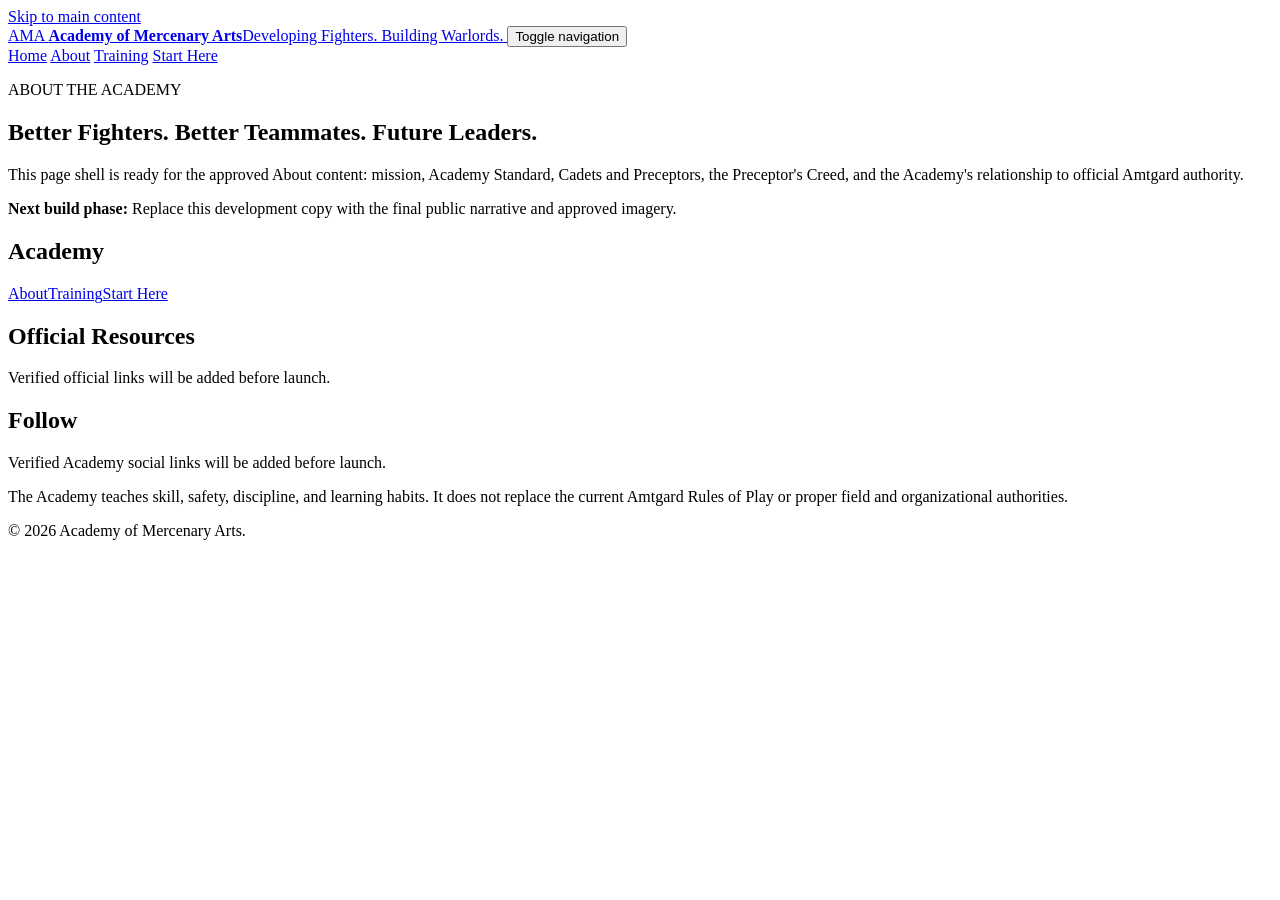
==== about/index.html @ 07481e9a "Add About page shell" ====
<!doctype html>
<html lang="en">
<head>
  <meta charset="utf-8">
  <meta name="viewport" content="width=device-width, initial-scale=1">
  <meta name="description" content="Learn why the Academy of Mercenary Arts exists, what it values, and how Cadets and Preceptors grow together.">
  <title>About the Academy | Academy of Mercenary Arts</title>
  <link rel="icon" href="../favicon.svg" type="image/svg+xml">
  <link rel="stylesheet" href="../assets/css/site.css">
  <script defer src="../js/site.js"></script>
</head>
<body>
  <a class="skip-link" href="#main-content">Skip to main content</a>
  <header class="site-header" data-site-header>
    <div class="container header-inner">
      <a class="brand" href="../" aria-label="Academy of Mercenary Arts home">
        <span class="brand-mark" aria-hidden="true">AMA</span>
        <span class="brand-copy"><strong>Academy of Mercenary Arts</strong><span>Developing Fighters. Building Warlords.</span></span>
      </a>
      <button class="nav-toggle" type="button" aria-expanded="false" aria-controls="primary-nav">
        <span class="sr-only">Toggle navigation</span><span aria-hidden="true"></span><span aria-hidden="true"></span><span aria-hidden="true"></span>
      </button>
      <nav class="primary-nav" id="primary-nav" aria-label="Primary">
        <a href="../">Home</a>
        <a href="./" aria-current="page">About</a>
        <a href="../training/">Training</a>
        <a class="button button-small" href="../start/">Start Here</a>
      </nav>
    </div>
  </header>
  <main id="main-content">
    <section class="page-shell">
      <div class="container narrow">
        <p class="eyebrow">ABOUT THE ACADEMY</p>
        <h1>Better Fighters. Better Teammates. Future Leaders.</h1>
        <p class="lede">This page shell is ready for the approved About content: mission, Academy Standard, Cadets and Preceptors, the Preceptor's Creed, and the Academy's relationship to official Amtgard authority.</p>
        <p class="dev-note"><strong>Next build phase:</strong> Replace this development copy with the final public narrative and approved imagery.</p>
      </div>
    </section>
  </main>
  <footer class="site-footer">
    <div class="container footer-grid">
      <section><h2>Academy</h2><a href="./">About</a><a href="../training/">Training</a><a href="../start/">Start Here</a></section>
      <section><h2>Official Resources</h2><p>Verified official links will be added before launch.</p></section>
      <section><h2>Follow</h2><p>Verified Academy social links will be added before launch.</p></section>
    </div>
    <div class="container footer-bottom">
      <p>The Academy teaches skill, safety, discipline, and learning habits. It does not replace the current Amtgard Rules of Play or proper field and organizational authorities.</p>
      <p>&copy; <span data-current-year>2026</span> Academy of Mercenary Arts.</p>
    </div>
  </footer>
</body>
</html>
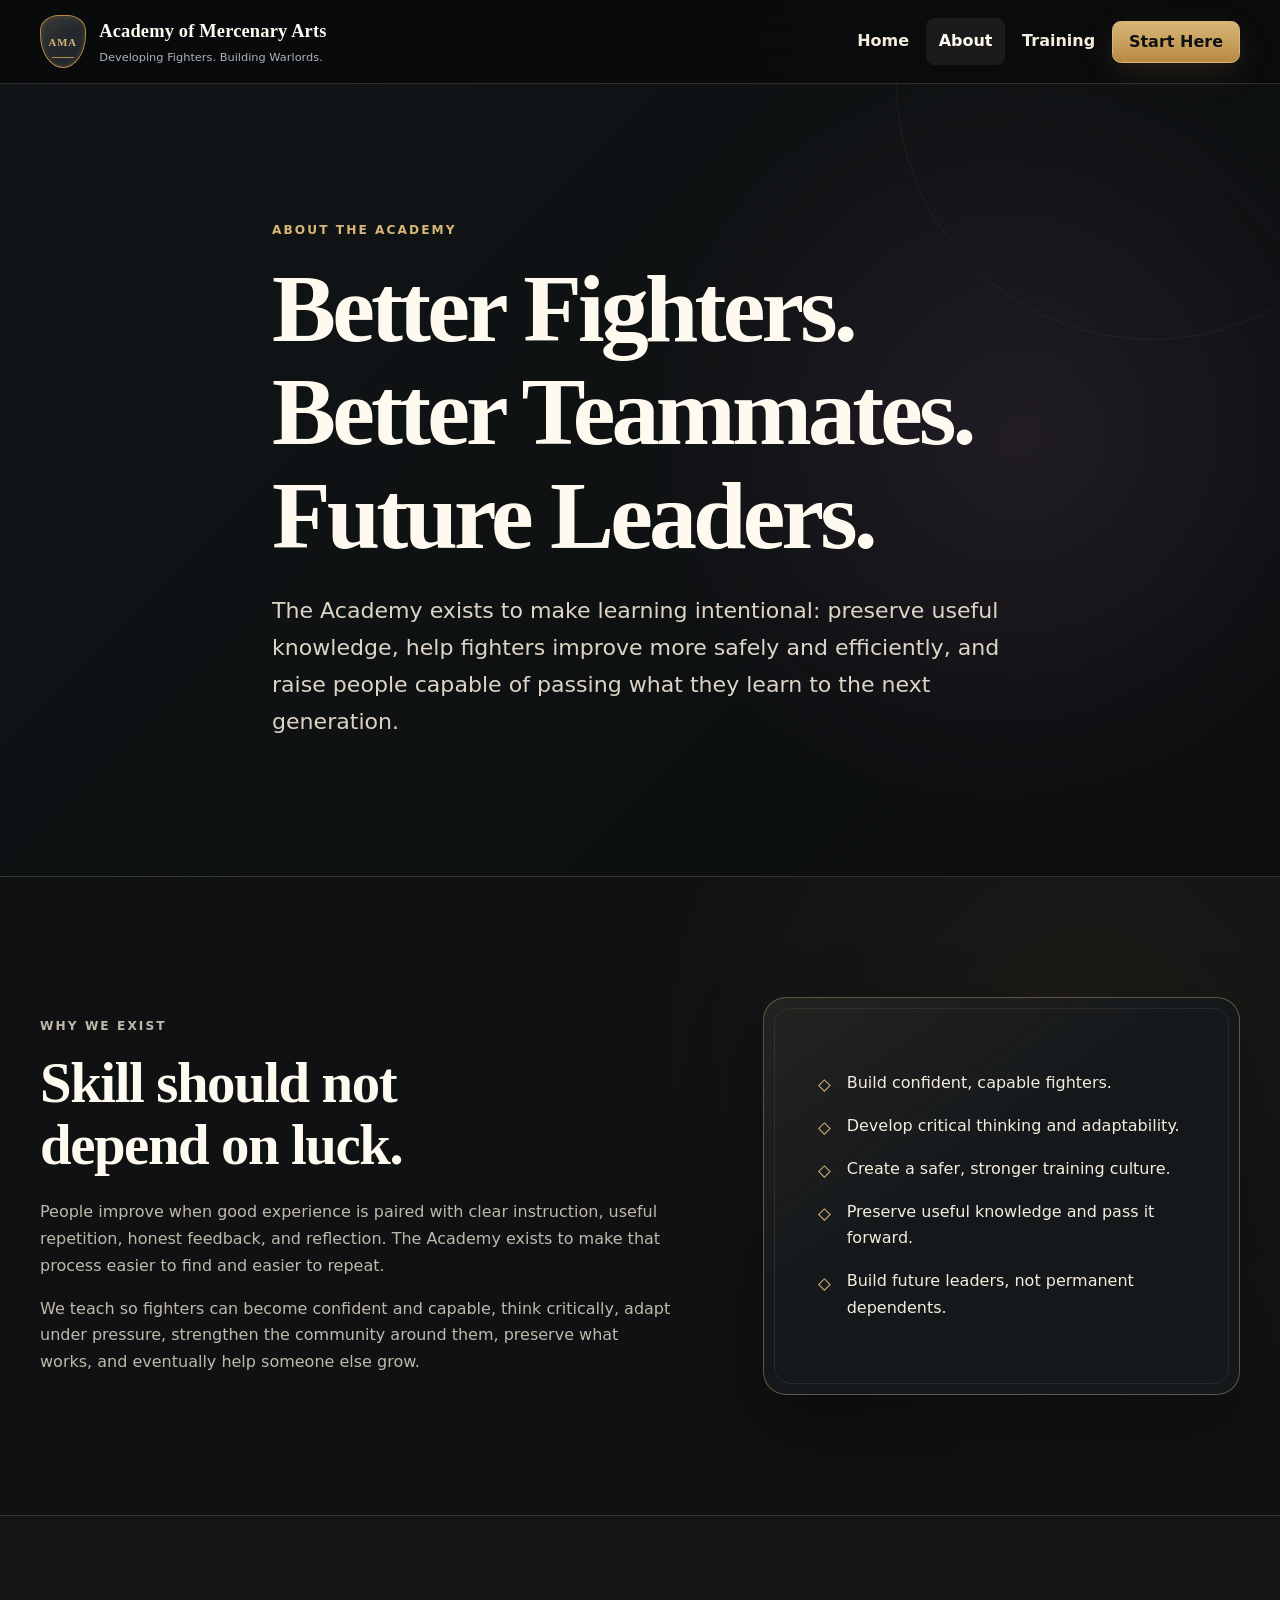
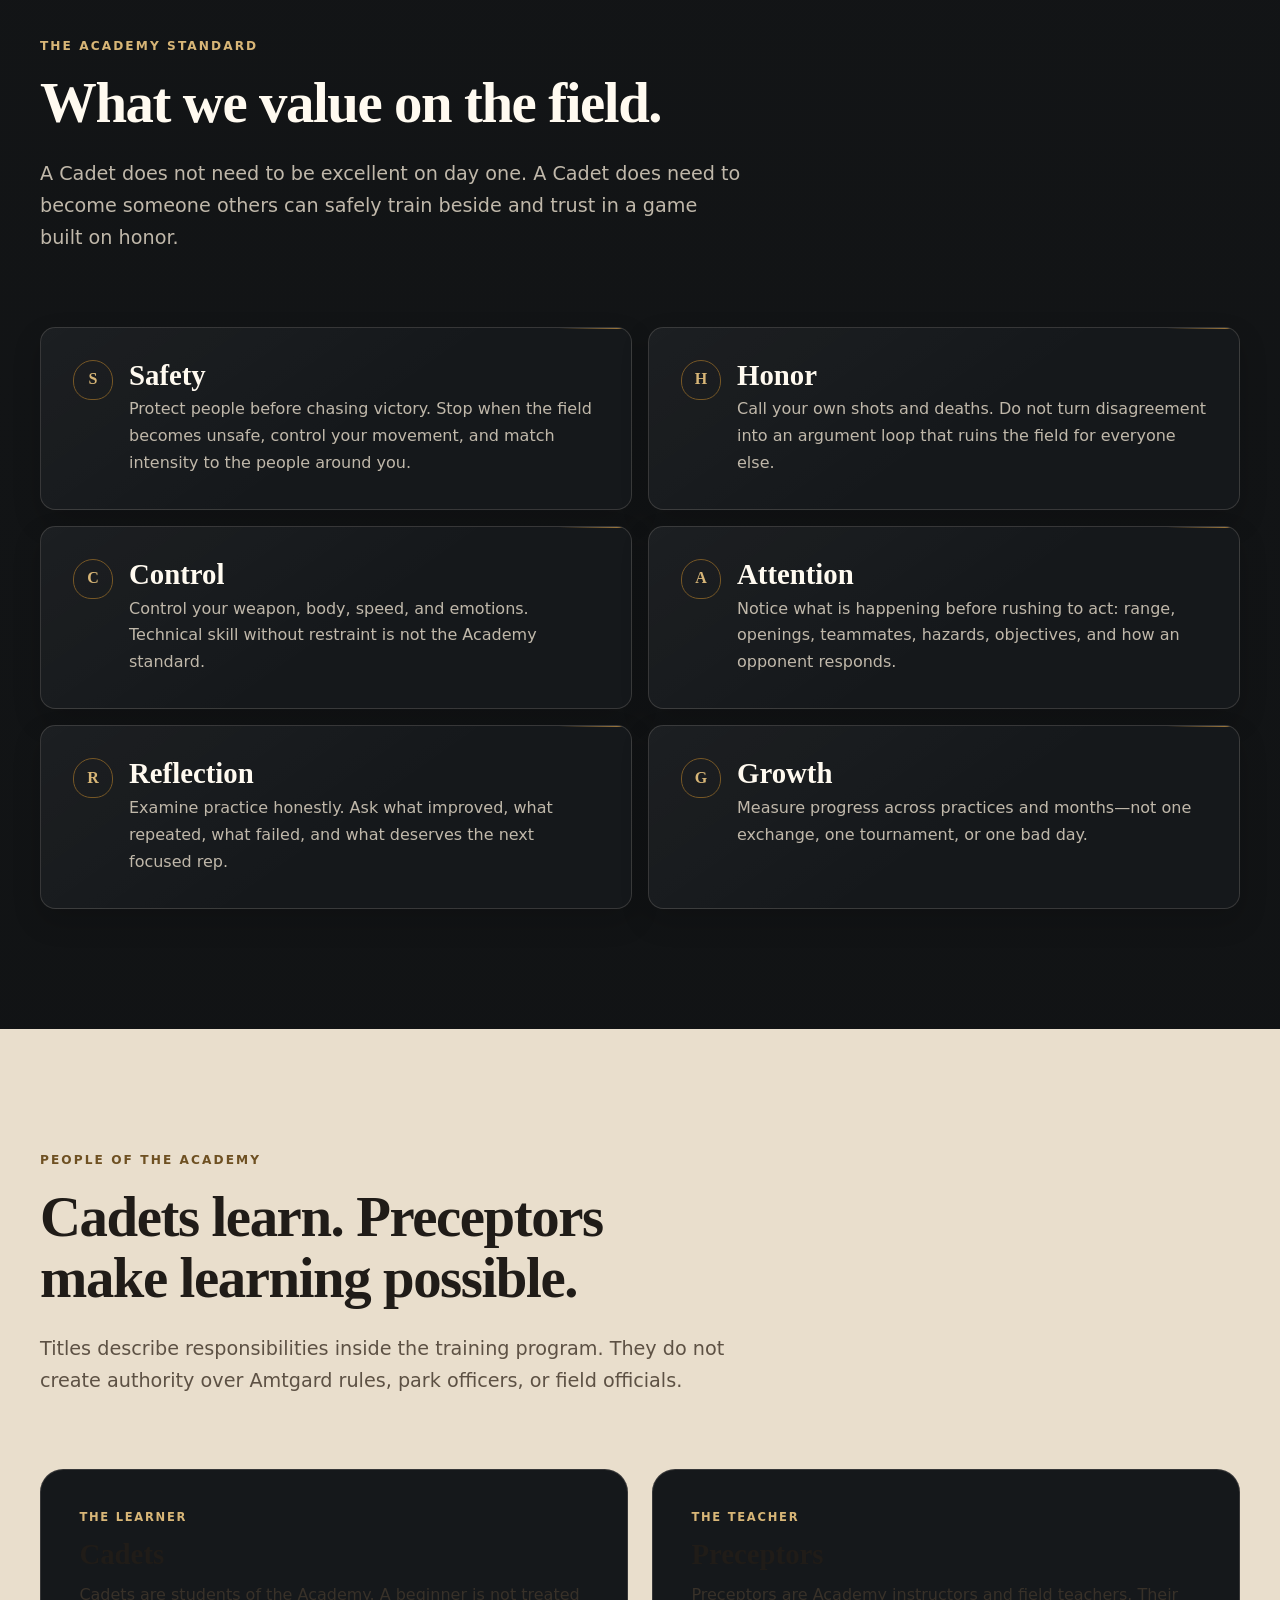
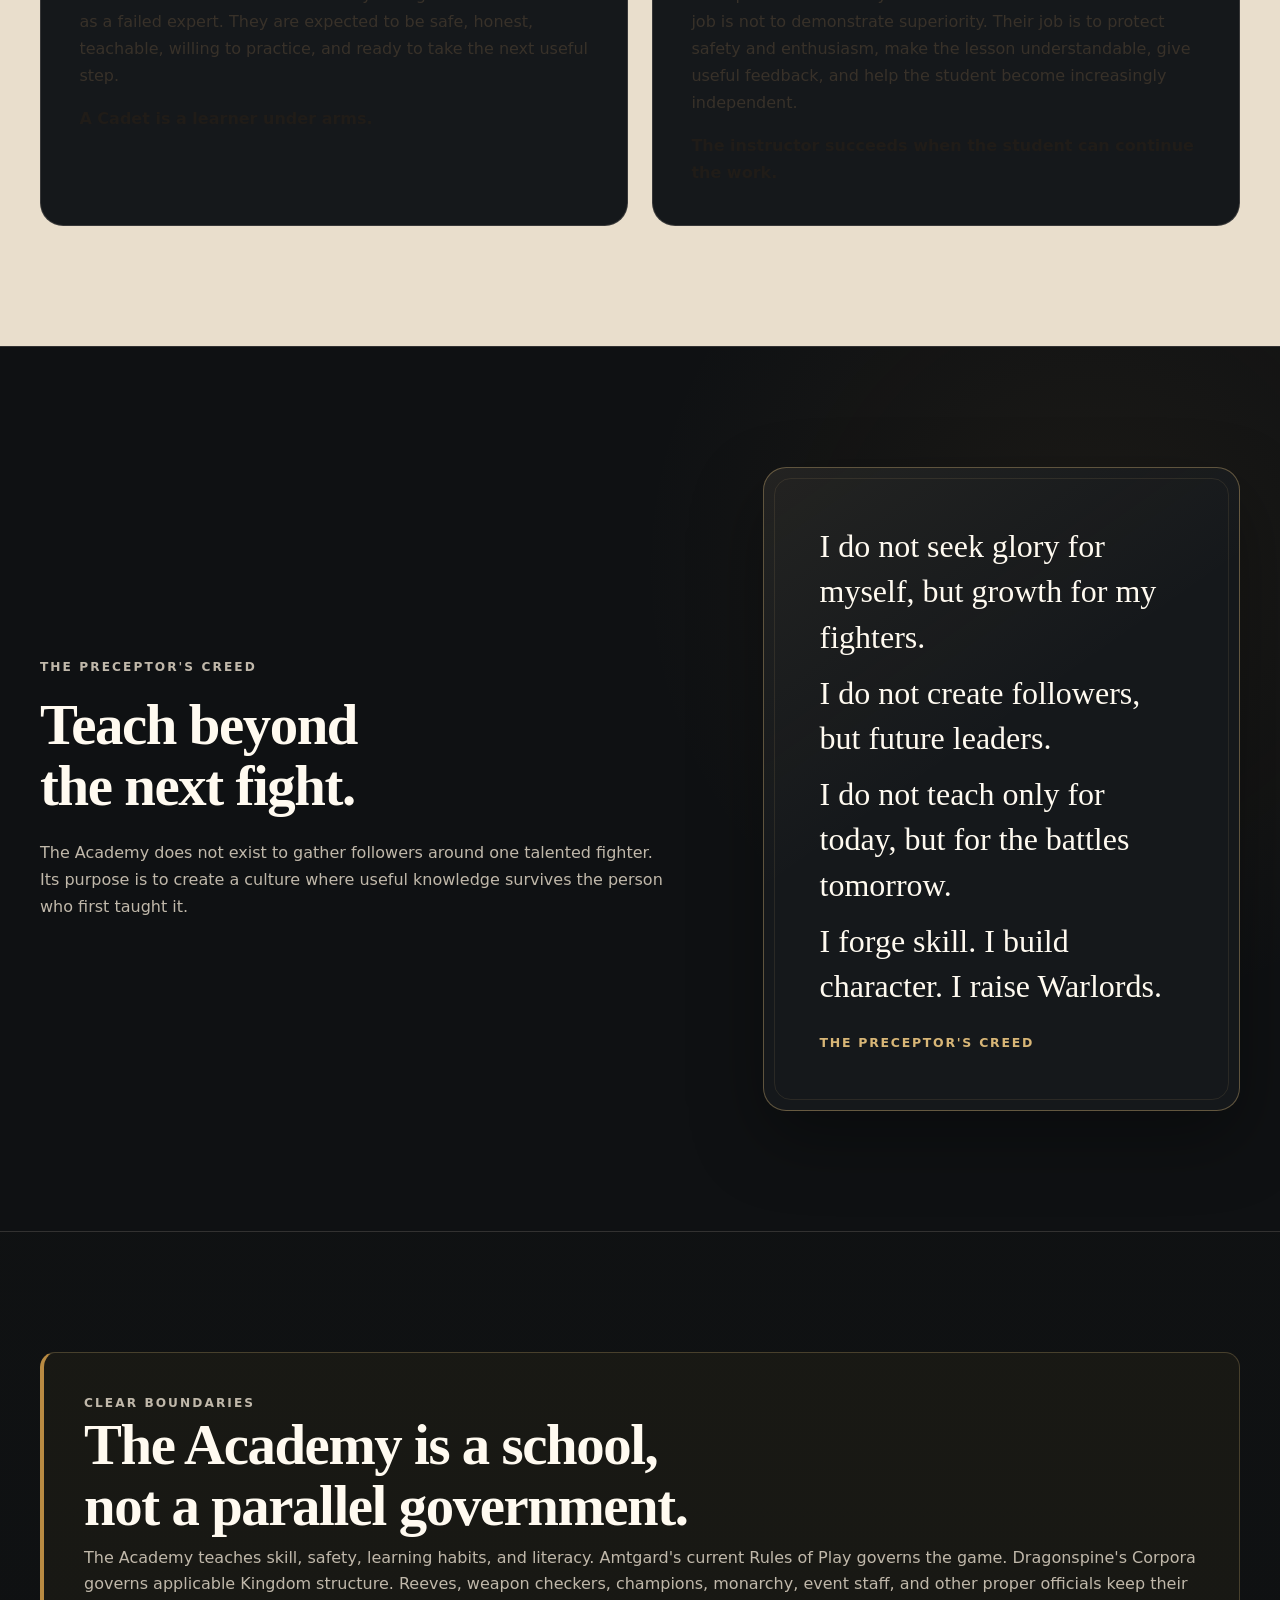
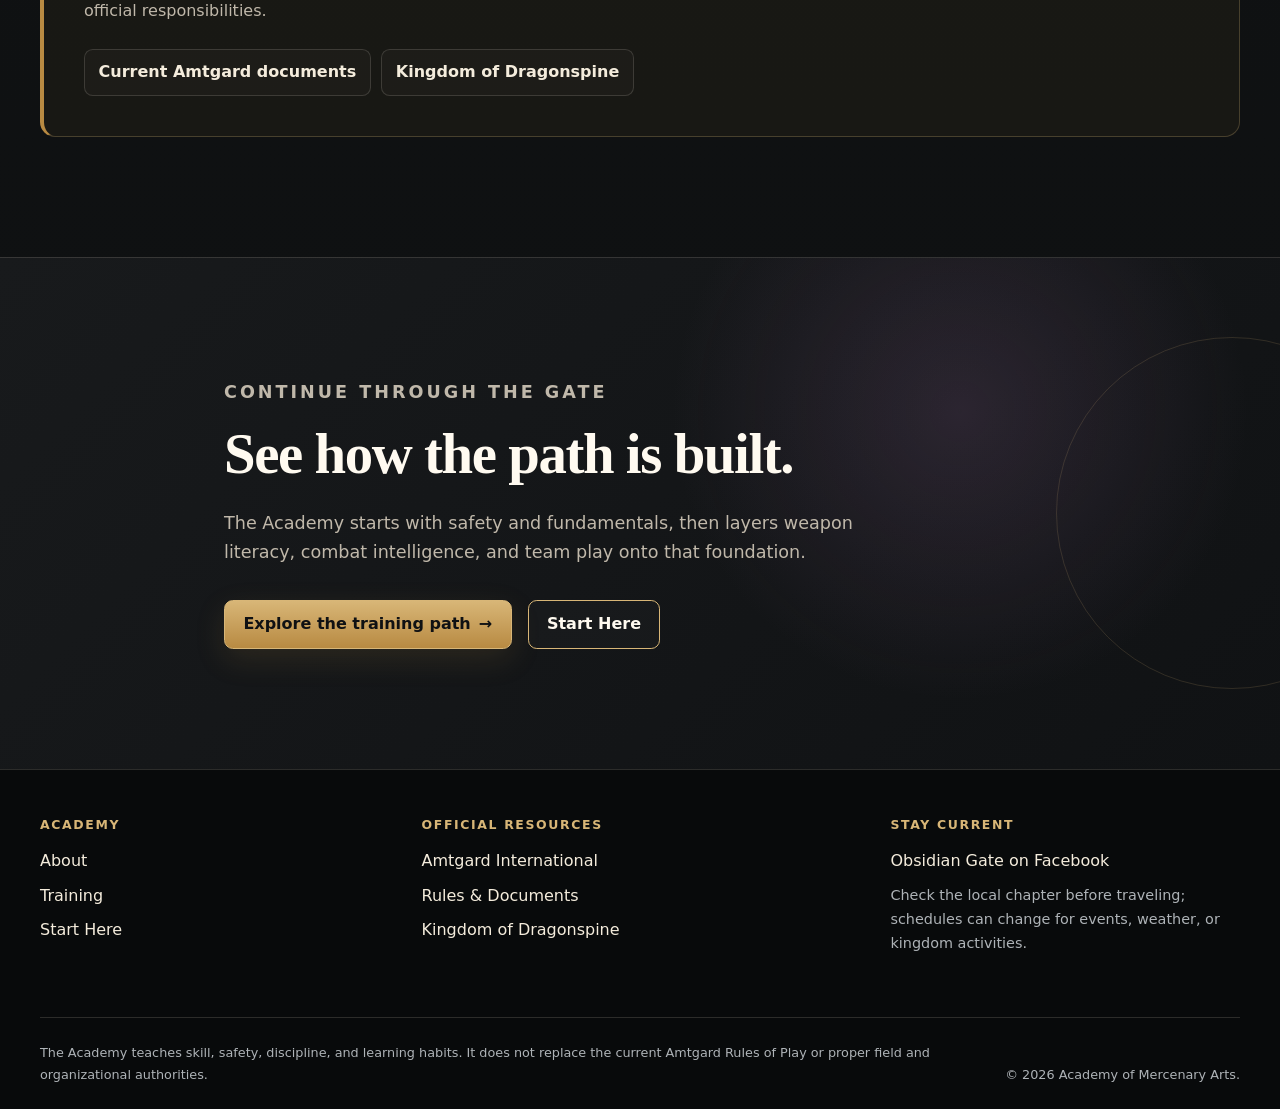
==== commit 44369879: "Forge complete About page" ====
--- a/about/index.html
+++ b/about/index.html
@@ -3,7 +3,14 @@
 <head>
   <meta charset="utf-8">
   <meta name="viewport" content="width=device-width, initial-scale=1">
-  <meta name="description" content="Learn why the Academy of Mercenary Arts exists, what it values, and how Cadets and Preceptors grow together.">
+  <meta name="description" content="Learn why the Academy of Mercenary Arts exists, what it values, and how Cadets and Preceptors grow together through structured Amtgard training.">
+  <meta property="og:type" content="website">
+  <meta property="og:site_name" content="Academy of Mercenary Arts">
+  <meta property="og:title" content="About the Academy | Academy of Mercenary Arts">
+  <meta property="og:description" content="Safety, honor, control, attention, reflection, and a commitment to building future leaders rather than permanent dependents.">
+  <meta property="og:url" content="https://blimblam666.github.io/AMARecruitmentSite/about/">
+  <meta name="theme-color" content="#0f1113">
+  <link rel="canonical" href="https://blimblam666.github.io/AMARecruitmentSite/about/">
   <title>About the Academy | Academy of Mercenary Arts</title>
   <link rel="icon" href="../favicon.svg" type="image/svg+xml">
   <link rel="stylesheet" href="../assets/css/site.css">
@@ -11,15 +18,22 @@
 </head>
 <body>
   <a class="skip-link" href="#main-content">Skip to main content</a>
+
   <header class="site-header" data-site-header>
     <div class="container header-inner">
       <a class="brand" href="../" aria-label="Academy of Mercenary Arts home">
         <span class="brand-mark" aria-hidden="true">AMA</span>
-        <span class="brand-copy"><strong>Academy of Mercenary Arts</strong><span>Developing Fighters. Building Warlords.</span></span>
+        <span class="brand-copy">
+          <strong>Academy of Mercenary Arts</strong>
+          <span>Developing Fighters. Building Warlords.</span>
+        </span>
       </a>
+
       <button class="nav-toggle" type="button" aria-expanded="false" aria-controls="primary-nav">
-        <span class="sr-only">Toggle navigation</span><span aria-hidden="true"></span><span aria-hidden="true"></span><span aria-hidden="true"></span>
+        <span class="sr-only">Toggle navigation</span>
+        <span aria-hidden="true"></span><span aria-hidden="true"></span><span aria-hidden="true"></span>
       </button>
+
       <nav class="primary-nav" id="primary-nav" aria-label="Primary">
         <a href="../">Home</a>
         <a href="./" aria-current="page">About</a>
@@ -28,21 +42,192 @@
       </nav>
     </div>
   </header>
+
   <main id="main-content">
-    <section class="page-shell">
+    <section class="page-hero">
       <div class="container narrow">
         <p class="eyebrow">ABOUT THE ACADEMY</p>
         <h1>Better Fighters. Better Teammates. Future Leaders.</h1>
-        <p class="lede">This page shell is ready for the approved About content: mission, Academy Standard, Cadets and Preceptors, the Preceptor's Creed, and the Academy's relationship to official Amtgard authority.</p>
-        <p class="dev-note"><strong>Next build phase:</strong> Replace this development copy with the final public narrative and approved imagery.</p>
+        <p class="lede">The Academy exists to make learning intentional: preserve useful knowledge, help fighters improve more safely and efficiently, and raise people capable of passing what they learn to the next generation.</p>
+      </div>
+    </section>
+
+    <section class="section section-dark">
+      <div class="container split">
+        <div class="text-block">
+          <p class="eyebrow">WHY WE EXIST</p>
+          <h2>Skill should not depend on luck.</h2>
+          <p>People improve when good experience is paired with clear instruction, useful repetition, honest feedback, and reflection. The Academy exists to make that process easier to find and easier to repeat.</p>
+          <p>We teach so fighters can become confident and capable, think critically, adapt under pressure, strengthen the community around them, preserve what works, and eventually help someone else grow.</p>
+        </div>
+
+        <div class="forge-panel">
+          <ul class="bring-list">
+            <li>Build confident, capable fighters.</li>
+            <li>Develop critical thinking and adaptability.</li>
+            <li>Create a safer, stronger training culture.</li>
+            <li>Preserve useful knowledge and pass it forward.</li>
+            <li>Build future leaders, not permanent dependents.</li>
+          </ul>
+        </div>
+      </div>
+    </section>
+
+    <section class="section section-soft">
+      <div class="container">
+        <div class="section-heading">
+          <p class="eyebrow">THE ACADEMY STANDARD</p>
+          <h2>What we value on the field.</h2>
+          <p>A Cadet does not need to be excellent on day one. A Cadet does need to become someone others can safely train beside and trust in a game built on honor.</p>
+        </div>
+
+        <div class="standard-grid">
+          <article class="card value-card">
+            <span class="value-mark" aria-hidden="true">S</span>
+            <div>
+              <h3>Safety</h3>
+              <p>Protect people before chasing victory. Stop when the field becomes unsafe, control your movement, and match intensity to the people around you.</p>
+            </div>
+          </article>
+
+          <article class="card value-card">
+            <span class="value-mark" aria-hidden="true">H</span>
+            <div>
+              <h3>Honor</h3>
+              <p>Call your own shots and deaths. Do not turn disagreement into an argument loop that ruins the field for everyone else.</p>
+            </div>
+          </article>
+
+          <article class="card value-card">
+            <span class="value-mark" aria-hidden="true">C</span>
+            <div>
+              <h3>Control</h3>
+              <p>Control your weapon, body, speed, and emotions. Technical skill without restraint is not the Academy standard.</p>
+            </div>
+          </article>
+
+          <article class="card value-card">
+            <span class="value-mark" aria-hidden="true">A</span>
+            <div>
+              <h3>Attention</h3>
+              <p>Notice what is happening before rushing to act: range, openings, teammates, hazards, objectives, and how an opponent responds.</p>
+            </div>
+          </article>
+
+          <article class="card value-card">
+            <span class="value-mark" aria-hidden="true">R</span>
+            <div>
+              <h3>Reflection</h3>
+              <p>Examine practice honestly. Ask what improved, what repeated, what failed, and what deserves the next focused rep.</p>
+            </div>
+          </article>
+
+          <article class="card value-card">
+            <span class="value-mark" aria-hidden="true">G</span>
+            <div>
+              <h3>Growth</h3>
+              <p>Measure progress across practices and months—not one exchange, one tournament, or one bad day.</p>
+            </div>
+          </article>
+        </div>
+      </div>
+    </section>
+
+    <section class="section section-parchment">
+      <div class="container">
+        <div class="section-heading">
+          <p class="eyebrow">PEOPLE OF THE ACADEMY</p>
+          <h2>Cadets learn. Preceptors make learning possible.</h2>
+          <p>Titles describe responsibilities inside the training program. They do not create authority over Amtgard rules, park officers, or field officials.</p>
+        </div>
+
+        <div class="role-grid">
+          <article class="role-card">
+            <p class="role-label">The Learner</p>
+            <h3>Cadets</h3>
+            <p>Cadets are students of the Academy. A beginner is not treated as a failed expert. They are expected to be safe, honest, teachable, willing to practice, and ready to take the next useful step.</p>
+            <p><strong>A Cadet is a learner under arms.</strong></p>
+          </article>
+
+          <article class="role-card">
+            <p class="role-label">The Teacher</p>
+            <h3>Preceptors</h3>
+            <p>Preceptors are Academy instructors and field teachers. Their job is not to demonstrate superiority. Their job is to protect safety and enthusiasm, make the lesson understandable, give useful feedback, and help the student become increasingly independent.</p>
+            <p><strong>The instructor succeeds when the student can continue the work.</strong></p>
+          </article>
+        </div>
+      </div>
+    </section>
+
+    <section class="section section-dark">
+      <div class="container split">
+        <div class="text-block">
+          <p class="eyebrow">THE PRECEPTOR'S CREED</p>
+          <h2>Teach beyond the next fight.</h2>
+          <p>The Academy does not exist to gather followers around one talented fighter. Its purpose is to create a culture where useful knowledge survives the person who first taught it.</p>
+        </div>
+
+        <div class="forge-panel quote-panel">
+          <blockquote>
+            <p>I do not seek glory for myself, but growth for my fighters.</p>
+            <p>I do not create followers, but future leaders.</p>
+            <p>I do not teach only for today, but for the battles tomorrow.</p>
+            <p>I forge skill. I build character. I raise Warlords.</p>
+          </blockquote>
+          <cite>The Preceptor's Creed</cite>
+        </div>
+      </div>
+    </section>
+
+    <section class="section section-soft">
+      <div class="container">
+        <div class="authority">
+          <div>
+            <p class="eyebrow">CLEAR BOUNDARIES</p>
+            <h2>The Academy is a school, not a parallel government.</h2>
+            <p>The Academy teaches skill, safety, learning habits, and literacy. Amtgard's current Rules of Play governs the game. Dragonspine's Corpora governs applicable Kingdom structure. Reeves, weapon checkers, champions, monarchy, event staff, and other proper officials keep their official responsibilities.</p>
+          </div>
+
+          <div class="resource-links">
+            <a href="https://www.amtgard.com/documents" target="_blank" rel="noopener noreferrer">Current Amtgard documents</a>
+            <a href="https://www.dragonspine.net/" target="_blank" rel="noopener noreferrer">Kingdom of Dragonspine</a>
+          </div>
+        </div>
+      </div>
+    </section>
+
+    <section class="section cta-band">
+      <div class="container cta-inner">
+        <p class="eyebrow">CONTINUE THROUGH THE GATE</p>
+        <h2>See how the path is built.</h2>
+        <p>The Academy starts with safety and fundamentals, then layers weapon literacy, combat intelligence, and team play onto that foundation.</p>
+        <div class="button-row">
+          <a class="button" href="../training/">Explore the training path <span aria-hidden="true">→</span></a>
+          <a class="button button-secondary" href="../start/">Start Here</a>
+        </div>
       </div>
     </section>
   </main>
+
   <footer class="site-footer">
     <div class="container footer-grid">
-      <section><h2>Academy</h2><a href="./">About</a><a href="../training/">Training</a><a href="../start/">Start Here</a></section>
-      <section><h2>Official Resources</h2><p>Verified official links will be added before launch.</p></section>
-      <section><h2>Follow</h2><p>Verified Academy social links will be added before launch.</p></section>
+      <section>
+        <h2>Academy</h2>
+        <a href="./">About</a>
+        <a href="../training/">Training</a>
+        <a href="../start/">Start Here</a>
+      </section>
+      <section>
+        <h2>Official Resources</h2>
+        <a href="https://www.amtgard.com/" target="_blank" rel="noopener noreferrer">Amtgard International</a>
+        <a href="https://www.amtgard.com/documents" target="_blank" rel="noopener noreferrer">Rules &amp; Documents</a>
+        <a href="https://www.dragonspine.net/" target="_blank" rel="noopener noreferrer">Kingdom of Dragonspine</a>
+      </section>
+      <section>
+        <h2>Stay Current</h2>
+        <a href="https://www.facebook.com/groups/ObsidianGate" target="_blank" rel="noopener noreferrer">Obsidian Gate on Facebook</a>
+        <p>Check the local chapter before traveling; schedules can change for events, weather, or kingdom activities.</p>
+      </section>
     </div>
     <div class="container footer-bottom">
       <p>The Academy teaches skill, safety, discipline, and learning habits. It does not replace the current Amtgard Rules of Play or proper field and organizational authorities.</p>
--- a/assets/css/site.css
+++ b/assets/css/site.css
@@ -0,0 +1,1622 @@
+:root {
+  --ink-1000: #090b0c;
+  --ink-950: #0f1113;
+  --ink-900: #15181b;
+  --ink-850: #1b1f23;
+  --ink-800: #23282d;
+  --iron-700: #484f56;
+  --iron-500: #747b82;
+  --iron-300: #aeb3b7;
+  --bone-50: #fffaf0;
+  --bone-100: #f4ecdc;
+  --bone-200: #dfd3bf;
+  --brass-700: #765726;
+  --brass-500: #b88a42;
+  --brass-300: #d8b677;
+  --brass-200: #e8cf9e;
+  --thistle-700: #4e3853;
+  --thistle-500: #77577f;
+  --thistle-300: #a98cb0;
+  --moss-500: #6f826a;
+  --text: var(--bone-100);
+  --muted: #c0b8aa;
+  --text-dark: var(--ink-950);
+  --surface: var(--ink-900);
+  --surface-raised: var(--ink-850);
+  --surface-soft: rgba(255, 250, 240, 0.035);
+  --border: rgba(244, 236, 220, 0.15);
+  --border-strong: rgba(216, 182, 119, 0.38);
+  --shadow-sm: 0 12px 28px rgba(0, 0, 0, 0.18);
+  --shadow-lg: 0 28px 70px rgba(0, 0, 0, 0.34);
+  --radius-sm: 0.55rem;
+  --radius-md: 0.95rem;
+  --radius-lg: 1.45rem;
+  --radius-xl: 2rem;
+  --max-width: 75rem;
+  --measure: 46rem;
+  --space-1: 0.4rem;
+  --space-2: 0.75rem;
+  --space-3: 1rem;
+  --space-4: 1.5rem;
+  --space-5: 2rem;
+  --space-6: 3rem;
+  --space-7: 4.5rem;
+  --space-8: 6.5rem;
+  --font-display: Georgia, "Times New Roman", serif;
+  --font-body: Inter, ui-sans-serif, system-ui, -apple-system, BlinkMacSystemFont, "Segoe UI", sans-serif;
+}
+
+*,
+*::before,
+*::after {
+  box-sizing: border-box;
+}
+
+html {
+  color-scheme: dark;
+  scroll-behavior: smooth;
+}
+
+body {
+  margin: 0;
+  min-height: 100vh;
+  background:
+    radial-gradient(circle at 88% 0%, rgba(119, 87, 127, 0.16), transparent 30rem),
+    linear-gradient(180deg, var(--ink-950), var(--ink-1000));
+  color: var(--text);
+  font-family: var(--font-body);
+  font-size: 1rem;
+  line-height: 1.68;
+  text-rendering: optimizeLegibility;
+}
+
+body::before {
+  position: fixed;
+  z-index: -1;
+  inset: 0;
+  background-image:
+    linear-gradient(rgba(244, 236, 220, 0.017) 1px, transparent 1px),
+    linear-gradient(90deg, rgba(244, 236, 220, 0.017) 1px, transparent 1px);
+  background-size: 4rem 4rem;
+  content: "";
+  mask-image: linear-gradient(to bottom, black, transparent 70%);
+  pointer-events: none;
+}
+
+img,
+svg {
+  display: block;
+  max-width: 100%;
+}
+
+a {
+  color: var(--brass-300);
+  text-decoration-thickness: 0.08em;
+  text-underline-offset: 0.22em;
+}
+
+a:hover {
+  color: var(--bone-50);
+}
+
+button,
+input,
+textarea,
+select {
+  font: inherit;
+}
+
+button,
+a {
+  -webkit-tap-highlight-color: transparent;
+}
+
+:focus-visible {
+  outline: 3px solid var(--brass-300);
+  outline-offset: 4px;
+}
+
+::selection {
+  background: var(--thistle-500);
+  color: var(--bone-50);
+}
+
+h1,
+h2,
+h3,
+h4 {
+  margin-top: 0;
+  color: var(--bone-50);
+  font-family: var(--font-display);
+  line-height: 1.08;
+  text-wrap: balance;
+}
+
+h1 {
+  max-width: 15ch;
+  margin-bottom: var(--space-4);
+  font-size: clamp(2.75rem, 8vw, 6rem);
+  letter-spacing: -0.04em;
+}
+
+h2 {
+  margin-bottom: var(--space-4);
+  font-size: clamp(2rem, 4.8vw, 3.55rem);
+  letter-spacing: -0.025em;
+}
+
+h3 {
+  margin-bottom: var(--space-2);
+  font-size: clamp(1.3rem, 2.6vw, 1.8rem);
+}
+
+h4 {
+  margin-bottom: var(--space-2);
+  font-size: 1.1rem;
+}
+
+p {
+  margin-top: 0;
+}
+
+ul,
+ol {
+  padding-left: 1.25rem;
+}
+
+strong {
+  color: var(--bone-50);
+}
+
+.container {
+  width: min(calc(100% - 2rem), var(--max-width));
+  margin-inline: auto;
+}
+
+.narrow {
+  max-width: var(--measure);
+}
+
+.section {
+  position: relative;
+  padding-block: clamp(4.5rem, 10vw, 7.5rem);
+}
+
+.section + .section {
+  border-top: 1px solid var(--border);
+}
+
+.section-dark {
+  background:
+    radial-gradient(circle at 85% 25%, rgba(184, 138, 66, 0.08), transparent 28rem),
+    var(--ink-950);
+}
+
+.section-soft {
+  background: rgba(255, 250, 240, 0.025);
+}
+
+.section-parchment {
+  color: #383129;
+  background:
+    linear-gradient(rgba(255,255,255,.15), rgba(255,255,255,.15)),
+    #e5d8c3;
+}
+
+.section-parchment h2,
+.section-parchment h3,
+.section-parchment strong {
+  color: #201c18;
+}
+
+.section-parchment .eyebrow {
+  color: #6e5022;
+}
+
+.section-parchment a {
+  color: #61451d;
+}
+
+.section-heading {
+  max-width: 52rem;
+  margin-bottom: clamp(2.5rem, 6vw, 4.5rem);
+}
+
+.section-heading > p:not(.eyebrow) {
+  max-width: 44rem;
+  color: var(--muted);
+  font-size: clamp(1.04rem, 2vw, 1.2rem);
+}
+
+.section-parchment .section-heading > p:not(.eyebrow) {
+  color: #5d5144;
+}
+
+.eyebrow {
+  margin-bottom: var(--space-3);
+  color: var(--brass-300);
+  font-size: 0.76rem;
+  font-weight: 900;
+  letter-spacing: 0.17em;
+  text-transform: uppercase;
+}
+
+.lede {
+  max-width: 47rem;
+  color: #ddd4c5;
+  font-size: clamp(1.1rem, 2.4vw, 1.38rem);
+}
+
+.microcopy {
+  color: var(--iron-300);
+  font-size: 0.86rem;
+}
+
+.rule {
+  width: 5rem;
+  height: 1px;
+  margin-block: var(--space-4);
+  border: 0;
+  background: linear-gradient(90deg, var(--brass-300), transparent);
+}
+
+.sr-only {
+  position: absolute;
+  width: 1px;
+  height: 1px;
+  padding: 0;
+  margin: -1px;
+  overflow: hidden;
+  white-space: nowrap;
+  border: 0;
+  clip: rect(0, 0, 0, 0);
+}
+
+.skip-link {
+  position: fixed;
+  z-index: 1000;
+  top: var(--space-3);
+  left: var(--space-3);
+  transform: translateY(-180%);
+  padding: 0.7rem 1rem;
+  border-radius: var(--radius-sm);
+  background: var(--bone-50);
+  color: var(--ink-950);
+  font-weight: 800;
+  text-decoration: none;
+}
+
+.skip-link:focus {
+  transform: translateY(0);
+}
+
+/* Header */
+
+.site-header {
+  position: sticky;
+  z-index: 100;
+  top: 0;
+  border-bottom: 1px solid var(--border);
+  background: rgba(9, 11, 12, 0.9);
+  backdrop-filter: blur(18px);
+}
+
+.header-inner {
+  position: relative;
+  display: flex;
+  min-height: 5.2rem;
+  align-items: center;
+  justify-content: space-between;
+  gap: var(--space-3);
+}
+
+.brand {
+  display: inline-flex;
+  align-items: center;
+  gap: 0.85rem;
+  color: var(--bone-50);
+  text-decoration: none;
+}
+
+.brand:hover {
+  color: var(--bone-50);
+}
+
+.brand-mark {
+  position: relative;
+  display: grid;
+  width: 2.85rem;
+  aspect-ratio: 0.86;
+  place-items: center;
+  overflow: hidden;
+  border: 1px solid var(--brass-500);
+  border-radius: 45% 45% 55% 55% / 32% 32% 68% 68%;
+  background:
+    linear-gradient(145deg, rgba(216,182,119,.13), transparent 50%),
+    var(--ink-800);
+  color: var(--brass-300);
+  font-family: var(--font-display);
+  font-size: 0.67rem;
+  font-weight: 900;
+  letter-spacing: 0.09em;
+  box-shadow: inset 0 0 0 3px rgba(184, 138, 66, 0.07);
+}
+
+.brand-mark::after {
+  position: absolute;
+  right: 25%;
+  bottom: 18%;
+  left: 25%;
+  height: 1px;
+  background: var(--brass-500);
+  content: "";
+}
+
+.brand-copy {
+  display: grid;
+  gap: 0.08rem;
+}
+
+.brand-copy strong {
+  font-family: var(--font-display);
+  font-size: clamp(0.95rem, 3vw, 1.15rem);
+  letter-spacing: 0.01em;
+}
+
+.brand-copy span {
+  color: var(--iron-300);
+  font-size: 0.71rem;
+}
+
+.nav-toggle {
+  display: grid;
+  width: 2.8rem;
+  height: 2.8rem;
+  place-content: center;
+  gap: 0.29rem;
+  border: 1px solid var(--border);
+  border-radius: var(--radius-sm);
+  background: var(--surface-raised);
+  color: var(--bone-50);
+  cursor: pointer;
+}
+
+.nav-toggle > span:not(.sr-only) {
+  width: 1.25rem;
+  height: 2px;
+  background: currentColor;
+}
+
+.primary-nav {
+  position: absolute;
+  top: calc(100% + 1px);
+  right: 1rem;
+  left: 1rem;
+  display: none;
+  padding: var(--space-3);
+  border: 1px solid var(--border);
+  border-top: 0;
+  border-radius: 0 0 var(--radius-md) var(--radius-md);
+  background: var(--ink-900);
+  box-shadow: var(--shadow-lg);
+}
+
+.primary-nav[data-open="true"] {
+  display: grid;
+}
+
+.primary-nav > a:not(.button) {
+  padding: 0.8rem;
+  border-radius: var(--radius-sm);
+  color: var(--bone-100);
+  font-weight: 750;
+  text-decoration: none;
+}
+
+.primary-nav > a:not(.button):hover,
+.primary-nav > a:not(.button)[aria-current="page"] {
+  background: rgba(244, 236, 220, 0.07);
+  color: var(--bone-50);
+}
+
+/* Buttons */
+
+.button-row {
+  display: flex;
+  flex-wrap: wrap;
+  gap: var(--space-3);
+  margin-top: var(--space-5);
+}
+
+.button {
+  display: inline-flex;
+  min-height: 3.1rem;
+  align-items: center;
+  justify-content: center;
+  gap: 0.5rem;
+  padding: 0.75rem 1.15rem;
+  border: 1px solid var(--brass-300);
+  border-radius: var(--radius-sm);
+  background: linear-gradient(180deg, var(--brass-300), var(--brass-500));
+  color: var(--ink-950);
+  font-weight: 900;
+  line-height: 1;
+  text-decoration: none;
+  box-shadow: 0 10px 30px rgba(184, 138, 66, 0.15);
+}
+
+.button:hover {
+  background: var(--brass-300);
+  color: var(--ink-950);
+  transform: translateY(-1px);
+}
+
+.button-secondary {
+  background: rgba(255,255,255,.015);
+  color: var(--bone-50);
+  box-shadow: none;
+}
+
+.button-secondary:hover {
+  background: rgba(216, 182, 119, 0.1);
+  color: var(--bone-50);
+}
+
+.button-small {
+  min-height: 2.55rem;
+  padding-inline: 1rem;
+}
+
+/* Hero */
+
+.hero {
+  position: relative;
+  overflow: hidden;
+  border-bottom: 1px solid var(--border);
+  background:
+    linear-gradient(105deg, rgba(9,11,12,.98) 5%, rgba(15,17,19,.9) 52%, rgba(23,20,24,.78) 100%),
+    radial-gradient(circle at 82% 30%, rgba(119,87,127,.27), transparent 22rem);
+}
+
+.hero::before,
+.page-hero::before {
+  position: absolute;
+  width: 32rem;
+  height: 32rem;
+  border: 1px solid rgba(216, 182, 119, 0.08);
+  border-radius: 50%;
+  content: "";
+  pointer-events: none;
+}
+
+.hero::before {
+  top: -12rem;
+  right: -10rem;
+  box-shadow:
+    0 0 0 4rem rgba(216, 182, 119, 0.018),
+    0 0 0 8rem rgba(216, 182, 119, 0.012);
+}
+
+.hero-grid {
+  display: grid;
+  min-height: min(47rem, calc(100vh - 5.2rem));
+  align-items: center;
+  gap: var(--space-6);
+  padding-block: clamp(4.75rem, 9vw, 8rem);
+}
+
+.hero-copy {
+  position: relative;
+  z-index: 2;
+}
+
+.hero-copy h1 em {
+  color: var(--brass-300);
+  font-style: normal;
+}
+
+.hero-motto {
+  display: inline-flex;
+  align-items: center;
+  gap: 0.7rem;
+  margin-top: var(--space-5);
+  color: var(--bone-200);
+  font-family: var(--font-display);
+  font-size: 1rem;
+  letter-spacing: 0.02em;
+}
+
+.hero-motto::before {
+  width: 2.5rem;
+  height: 1px;
+  background: var(--brass-500);
+  content: "";
+}
+
+.hero-visual {
+  position: relative;
+  display: grid;
+  min-height: 26rem;
+  place-items: center;
+  isolation: isolate;
+}
+
+.forge-seal {
+  position: relative;
+  display: grid;
+  width: min(78vw, 23rem);
+  aspect-ratio: 0.82;
+  place-items: center;
+  border: 1px solid var(--brass-700);
+  border-radius: 45% 45% 52% 52% / 28% 28% 72% 72%;
+  background:
+    radial-gradient(circle at 50% 22%, rgba(216,182,119,.13), transparent 30%),
+    linear-gradient(160deg, #252a2f, #111315 70%);
+  box-shadow:
+    inset 0 0 0 0.4rem rgba(216,182,119,.035),
+    inset 0 0 0 0.5rem rgba(0,0,0,.35),
+    var(--shadow-lg);
+}
+
+.forge-seal::before {
+  position: absolute;
+  inset: 8%;
+  border: 1px solid rgba(216,182,119,.25);
+  border-radius: inherit;
+  content: "";
+}
+
+.sword-glyph {
+  position: relative;
+  width: 0.5rem;
+  height: 14rem;
+  border-radius: 999px 999px 30% 30%;
+  background: linear-gradient(90deg, #9b9fa2, #f0eadf 45%, #9b9fa2);
+  transform: translateY(-1rem);
+  filter: drop-shadow(0 0 0.55rem rgba(216,182,119,.2));
+}
+
+.sword-glyph::before {
+  position: absolute;
+  top: -1.45rem;
+  left: 50%;
+  width: 2rem;
+  height: 2rem;
+  background: var(--bone-100);
+  clip-path: polygon(50% 0, 68% 42%, 50% 100%, 32% 42%);
+  content: "";
+  transform: translateX(-50%);
+}
+
+.sword-glyph::after {
+  position: absolute;
+  bottom: -2.8rem;
+  left: 50%;
+  width: 5rem;
+  height: 0.45rem;
+  border-radius: 999px;
+  background: var(--brass-500);
+  box-shadow: 0 1.5rem 0 -0.08rem var(--brass-700);
+  content: "";
+  transform: translateX(-50%);
+}
+
+.book-glyph {
+  position: absolute;
+  bottom: 22%;
+  left: 50%;
+  width: 10rem;
+  height: 5.25rem;
+  transform: translateX(-50%);
+}
+
+.book-glyph::before,
+.book-glyph::after {
+  position: absolute;
+  top: 0;
+  bottom: 0;
+  width: 50%;
+  border: 2px solid var(--brass-300);
+  background: rgba(119,87,127,.13);
+  content: "";
+}
+
+.book-glyph::before {
+  right: 50%;
+  border-radius: 0.55rem 0.15rem 0.15rem 0.85rem;
+  transform: skewY(-7deg);
+  transform-origin: right bottom;
+}
+
+.book-glyph::after {
+  left: 50%;
+  border-radius: 0.15rem 0.55rem 0.85rem 0.15rem;
+  transform: skewY(7deg);
+  transform-origin: left bottom;
+}
+
+.seal-caption {
+  position: absolute;
+  bottom: 7%;
+  width: 80%;
+  color: var(--iron-300);
+  font-size: 0.68rem;
+  font-weight: 800;
+  letter-spacing: 0.16em;
+  text-align: center;
+  text-transform: uppercase;
+}
+
+.trust-strip {
+  display: grid;
+  grid-template-columns: repeat(2, 1fr);
+  border-top: 1px solid var(--border);
+  background: rgba(255,255,255,.018);
+}
+
+.trust-strip span {
+  padding: 1rem;
+  border-right: 1px solid var(--border);
+  border-bottom: 1px solid var(--border);
+  color: var(--bone-200);
+  font-size: 0.74rem;
+  font-weight: 900;
+  letter-spacing: 0.12em;
+  text-align: center;
+  text-transform: uppercase;
+}
+
+/* Page hero */
+
+.page-hero {
+  position: relative;
+  overflow: hidden;
+  padding-block: clamp(5rem, 11vw, 8.5rem);
+  border-bottom: 1px solid var(--border);
+  background:
+    radial-gradient(circle at 80% 45%, rgba(119,87,127,.18), transparent 24rem),
+    linear-gradient(135deg, #121517, #0b0d0e);
+}
+
+.page-hero::before {
+  top: -16rem;
+  right: -8rem;
+}
+
+.page-hero .lede {
+  margin-bottom: 0;
+}
+
+/* Cards */
+
+.card-grid {
+  display: grid;
+  gap: var(--space-4);
+}
+
+.card {
+  position: relative;
+  padding: clamp(1.4rem, 3vw, 2rem);
+  overflow: hidden;
+  border: 1px solid var(--border);
+  border-radius: var(--radius-md);
+  background:
+    linear-gradient(145deg, rgba(255,255,255,.03), transparent 55%),
+    var(--surface);
+  box-shadow: var(--shadow-sm);
+}
+
+.card::after {
+  position: absolute;
+  top: 0;
+  right: 0;
+  width: 4.5rem;
+  height: 1px;
+  background: linear-gradient(90deg, transparent, var(--brass-500));
+  content: "";
+}
+
+.card p:last-child,
+.card ul:last-child {
+  margin-bottom: 0;
+}
+
+.card p {
+  color: var(--muted);
+}
+
+.card-kicker {
+  margin-bottom: var(--space-2);
+  color: var(--brass-300);
+  font-size: 0.72rem;
+  font-weight: 900;
+  letter-spacing: 0.14em;
+  text-transform: uppercase;
+}
+
+.card-number {
+  display: inline-grid;
+  width: 2.5rem;
+  height: 2.5rem;
+  margin-bottom: var(--space-4);
+  place-items: center;
+  border: 1px solid var(--border-strong);
+  border-radius: 50%;
+  color: var(--brass-300);
+  font-family: var(--font-display);
+  font-weight: 800;
+}
+
+.feature-card {
+  min-height: 100%;
+}
+
+.feature-card strong {
+  display: block;
+  margin-bottom: var(--space-2);
+  font-family: var(--font-display);
+  font-size: 1.4rem;
+}
+
+.value-card {
+  display: grid;
+  grid-template-columns: auto 1fr;
+  gap: var(--space-3);
+  align-items: start;
+}
+
+.value-mark {
+  display: grid;
+  width: 2.5rem;
+  height: 2.5rem;
+  place-items: center;
+  border: 1px solid var(--brass-700);
+  border-radius: 50% 50% 45% 45%;
+  color: var(--brass-300);
+  font-family: var(--font-display);
+  font-weight: 900;
+}
+
+.value-card h3 {
+  margin-bottom: 0.35rem;
+}
+
+.value-card p {
+  margin: 0;
+  color: var(--muted);
+}
+
+/* Training path */
+
+.path {
+  display: grid;
+  gap: var(--space-3);
+  counter-reset: tier;
+}
+
+.path-step {
+  position: relative;
+  display: grid;
+  grid-template-columns: auto 1fr;
+  gap: var(--space-4);
+  padding: var(--space-4);
+  border: 1px solid var(--border);
+  border-radius: var(--radius-md);
+  background: rgba(255,255,255,.022);
+}
+
+.path-step::before {
+  display: grid;
+  width: 3.3rem;
+  height: 3.3rem;
+  place-items: center;
+  border: 1px solid var(--border-strong);
+  border-radius: 50%;
+  color: var(--brass-300);
+  content: counter(tier, decimal-leading-zero);
+  counter-increment: tier;
+  font-family: var(--font-display);
+  font-size: 1rem;
+  font-weight: 900;
+}
+
+.path-step h3 {
+  margin-bottom: 0.4rem;
+}
+
+.path-step p {
+  margin: 0;
+  color: var(--muted);
+}
+
+.path-code {
+  display: block;
+  margin-bottom: 0.2rem;
+  color: var(--thistle-300);
+  font-size: 0.72rem;
+  font-weight: 900;
+  letter-spacing: 0.13em;
+  text-transform: uppercase;
+}
+
+/* Process */
+
+.process-grid {
+  display: grid;
+  gap: var(--space-3);
+}
+
+.process-step {
+  padding: var(--space-4);
+  border-top: 1px solid var(--brass-700);
+  background: rgba(255,255,255,.018);
+}
+
+.process-step strong {
+  display: block;
+  margin-bottom: 0.35rem;
+  font-family: var(--font-display);
+  font-size: 1.25rem;
+}
+
+.process-step span {
+  color: var(--iron-300);
+}
+
+/* Split layouts */
+
+.split {
+  display: grid;
+  gap: clamp(2.5rem, 7vw, 6rem);
+  align-items: center;
+}
+
+.text-block p {
+  color: var(--muted);
+}
+
+.text-block p:last-child {
+  margin-bottom: 0;
+}
+
+.forge-panel {
+  position: relative;
+  padding: clamp(2rem, 5vw, 3.5rem);
+  overflow: hidden;
+  border: 1px solid var(--border-strong);
+  border-radius: var(--radius-lg);
+  background:
+    linear-gradient(145deg, rgba(216,182,119,.07), transparent 44%),
+    var(--surface);
+  box-shadow: var(--shadow-lg);
+}
+
+.forge-panel::before {
+  position: absolute;
+  inset: 0.65rem;
+  border: 1px solid rgba(216,182,119,.11);
+  border-radius: calc(var(--radius-lg) - .4rem);
+  content: "";
+  pointer-events: none;
+}
+
+.forge-panel > * {
+  position: relative;
+}
+
+.quote-panel blockquote {
+  margin: 0;
+  color: var(--bone-50);
+  font-family: var(--font-display);
+  font-size: clamp(1.35rem, 3vw, 2rem);
+  line-height: 1.42;
+}
+
+.quote-panel blockquote p {
+  margin-bottom: 0.65rem;
+}
+
+.quote-panel cite {
+  display: block;
+  margin-top: var(--space-4);
+  color: var(--brass-300);
+  font-family: var(--font-body);
+  font-size: 0.78rem;
+  font-style: normal;
+  font-weight: 900;
+  letter-spacing: 0.14em;
+  text-transform: uppercase;
+}
+
+/* Authority */
+
+.authority {
+  display: grid;
+  gap: var(--space-4);
+  padding: clamp(1.6rem, 4vw, 2.5rem);
+  border: 1px solid rgba(216,182,119,.25);
+  border-left: 4px solid var(--brass-500);
+  border-radius: var(--radius-md);
+  background: rgba(184,138,66,.055);
+}
+
+.authority h2,
+.authority h3 {
+  margin-bottom: 0.5rem;
+}
+
+.authority p {
+  margin: 0;
+  color: var(--muted);
+}
+
+.resource-links {
+  display: flex;
+  flex-wrap: wrap;
+  gap: 0.65rem;
+}
+
+.resource-links a {
+  display: inline-flex;
+  min-height: 2.65rem;
+  align-items: center;
+  padding: 0.55rem 0.85rem;
+  border: 1px solid var(--border);
+  border-radius: var(--radius-sm);
+  background: rgba(255,255,255,.025);
+  color: var(--bone-100);
+  font-weight: 800;
+  text-decoration: none;
+}
+
+.resource-links a:hover {
+  border-color: var(--brass-500);
+  color: var(--bone-50);
+}
+
+/* Banners / CTA */
+
+.cta-band {
+  position: relative;
+  overflow: hidden;
+  background:
+    radial-gradient(circle at 75% 30%, rgba(119,87,127,.24), transparent 18rem),
+    linear-gradient(135deg, #181a1c, #101214);
+}
+
+.cta-band::after {
+  position: absolute;
+  top: 50%;
+  right: -8rem;
+  width: 22rem;
+  height: 22rem;
+  border: 1px solid rgba(216,182,119,.16);
+  border-radius: 50%;
+  content: "";
+  transform: translateY(-50%);
+}
+
+.cta-inner {
+  position: relative;
+  z-index: 2;
+  max-width: 52rem;
+}
+
+.cta-inner p {
+  max-width: 44rem;
+  color: var(--muted);
+  font-size: 1.1rem;
+}
+
+/* About */
+
+.standard-grid {
+  display: grid;
+  gap: var(--space-3);
+}
+
+.role-grid {
+  display: grid;
+  gap: var(--space-4);
+}
+
+.role-card {
+  padding: clamp(1.6rem, 4vw, 2.4rem);
+  border: 1px solid var(--border);
+  border-radius: var(--radius-lg);
+  background: var(--surface);
+}
+
+.role-card .role-label {
+  color: var(--brass-300);
+  font-size: 0.72rem;
+  font-weight: 900;
+  letter-spacing: 0.15em;
+  text-transform: uppercase;
+}
+
+.role-card p:last-child {
+  margin-bottom: 0;
+}
+
+/* Training */
+
+.tier-grid {
+  display: grid;
+  gap: var(--space-4);
+}
+
+.tier-card {
+  display: grid;
+  gap: var(--space-3);
+  padding: clamp(1.4rem, 3vw, 2rem);
+  border: 1px solid var(--border);
+  border-radius: var(--radius-md);
+  background: linear-gradient(145deg, rgba(255,255,255,.028), transparent);
+}
+
+.tier-code {
+  width: fit-content;
+  padding: 0.35rem 0.55rem;
+  border: 1px solid var(--border-strong);
+  border-radius: 999px;
+  color: var(--brass-300);
+  font-size: 0.72rem;
+  font-weight: 900;
+  letter-spacing: 0.12em;
+}
+
+.tier-card ul {
+  display: grid;
+  gap: 0.35rem;
+  margin: 0;
+  color: var(--muted);
+}
+
+.spotlight-grid {
+  display: grid;
+  gap: var(--space-3);
+}
+
+.course-card {
+  position: relative;
+  padding: var(--space-4);
+  border: 1px solid var(--border);
+  border-radius: var(--radius-md);
+  background: var(--surface);
+}
+
+.course-card::before {
+  position: absolute;
+  top: 0;
+  left: 0;
+  width: 4rem;
+  height: 3px;
+  background: var(--thistle-500);
+  content: "";
+}
+
+.course-code {
+  margin-bottom: 0.45rem;
+  color: var(--brass-300);
+  font-size: 0.73rem;
+  font-weight: 900;
+  letter-spacing: 0.14em;
+}
+
+.course-card p {
+  margin-bottom: 0;
+  color: var(--muted);
+}
+
+.method-strip {
+  display: grid;
+  border: 1px solid var(--border);
+  border-radius: var(--radius-md);
+  overflow: hidden;
+}
+
+.method-strip span {
+  position: relative;
+  padding: 1rem;
+  border-bottom: 1px solid var(--border);
+  background: rgba(255,255,255,.02);
+  color: var(--bone-100);
+  font-weight: 800;
+}
+
+.method-strip span:last-child {
+  border-bottom: 0;
+}
+
+.method-strip small {
+  display: block;
+  margin-top: 0.15rem;
+  color: var(--iron-300);
+  font-weight: 500;
+}
+
+.gate-grid {
+  display: grid;
+  gap: var(--space-3);
+}
+
+.gate {
+  padding: var(--space-4);
+  border: 1px solid var(--border);
+  border-radius: var(--radius-md);
+  background: rgba(255,255,255,.02);
+}
+
+.gate strong {
+  display: block;
+  margin-bottom: 0.4rem;
+  font-family: var(--font-display);
+  font-size: 1.25rem;
+}
+
+.gate p {
+  margin: 0;
+  color: var(--muted);
+}
+
+/* Start */
+
+.check-grid {
+  display: grid;
+  gap: var(--space-3);
+}
+
+.check-item {
+  position: relative;
+  padding: var(--space-4) var(--space-4) var(--space-4) 3.3rem;
+  border: 1px solid var(--border);
+  border-radius: var(--radius-md);
+  background: rgba(255,255,255,.02);
+}
+
+.check-item::before {
+  position: absolute;
+  top: 1.35rem;
+  left: 1.25rem;
+  display: grid;
+  width: 1.35rem;
+  height: 1.35rem;
+  place-items: center;
+  border: 1px solid var(--brass-500);
+  border-radius: 50%;
+  color: var(--brass-300);
+  content: "✓";
+  font-size: 0.72rem;
+  font-weight: 900;
+}
+
+.check-item p {
+  margin: 0;
+  color: var(--muted);
+}
+
+.timeline {
+  display: grid;
+  gap: 0;
+  counter-reset: visit;
+}
+
+.timeline-step {
+  position: relative;
+  display: grid;
+  grid-template-columns: auto 1fr;
+  gap: var(--space-4);
+  padding-bottom: var(--space-5);
+}
+
+.timeline-step::before {
+  position: relative;
+  z-index: 2;
+  display: grid;
+  width: 2.8rem;
+  height: 2.8rem;
+  place-items: center;
+  border: 1px solid var(--brass-500);
+  border-radius: 50%;
+  background: var(--ink-950);
+  color: var(--brass-300);
+  content: counter(visit);
+  counter-increment: visit;
+  font-family: var(--font-display);
+  font-weight: 900;
+}
+
+.timeline-step::after {
+  position: absolute;
+  top: 2.8rem;
+  bottom: 0;
+  left: 1.38rem;
+  width: 1px;
+  background: var(--border-strong);
+  content: "";
+}
+
+.timeline-step:last-child::after {
+  display: none;
+}
+
+.timeline-step h3 {
+  margin-bottom: 0.35rem;
+}
+
+.timeline-step p {
+  margin: 0;
+  color: var(--muted);
+}
+
+.bring-list {
+  display: grid;
+  gap: var(--space-3);
+  padding: 0;
+  list-style: none;
+}
+
+.bring-list li {
+  position: relative;
+  padding-left: 1.7rem;
+}
+
+.bring-list li::before {
+  position: absolute;
+  top: 0.72em;
+  left: 0;
+  width: 0.55rem;
+  height: 0.55rem;
+  border: 1px solid var(--brass-300);
+  transform: rotate(45deg);
+  content: "";
+}
+
+.safety-panel {
+  padding: clamp(1.6rem, 4vw, 2.6rem);
+  border: 1px solid var(--border-strong);
+  border-radius: var(--radius-lg);
+  background:
+    radial-gradient(circle at 85% 20%, rgba(184,138,66,.12), transparent 18rem),
+    var(--surface);
+}
+
+.safety-panel ul {
+  display: grid;
+  gap: 0.55rem;
+  margin-bottom: 0;
+  color: var(--muted);
+}
+
+.location-card {
+  display: grid;
+  gap: var(--space-4);
+  padding: clamp(1.7rem, 4vw, 2.7rem);
+  border: 1px solid var(--border-strong);
+  border-radius: var(--radius-lg);
+  background:
+    linear-gradient(145deg, rgba(119,87,127,.12), transparent 55%),
+    var(--surface);
+}
+
+.location-name {
+  color: var(--brass-300);
+  font-size: 0.75rem;
+  font-weight: 900;
+  letter-spacing: 0.15em;
+  text-transform: uppercase;
+}
+
+.location-card h2 {
+  margin-bottom: 0.55rem;
+}
+
+.location-card p {
+  margin: 0;
+  color: var(--muted);
+}
+
+.faq {
+  display: grid;
+  gap: 0.8rem;
+}
+
+.faq details {
+  border: 1px solid var(--border);
+  border-radius: var(--radius-md);
+  background: var(--surface);
+}
+
+.faq summary {
+  position: relative;
+  padding: 1.15rem 3rem 1.15rem 1.2rem;
+  color: var(--bone-50);
+  font-weight: 850;
+  cursor: pointer;
+  list-style: none;
+}
+
+.faq summary::-webkit-details-marker {
+  display: none;
+}
+
+.faq summary::after {
+  position: absolute;
+  top: 50%;
+  right: 1.2rem;
+  color: var(--brass-300);
+  content: "+";
+  font-family: var(--font-display);
+  font-size: 1.5rem;
+  transform: translateY(-50%);
+}
+
+.faq details[open] summary::after {
+  content: "–";
+}
+
+.faq details p {
+  padding: 0 1.2rem 1.2rem;
+  margin: 0;
+  color: var(--muted);
+}
+
+/* Footer */
+
+.site-footer {
+  border-top: 1px solid var(--border);
+  background: #080a0b;
+}
+
+.footer-grid {
+  display: grid;
+  gap: var(--space-5);
+  padding-block: var(--space-6);
+}
+
+.footer-grid section {
+  align-content: start;
+}
+
+.footer-grid h2 {
+  margin-bottom: var(--space-3);
+  color: var(--brass-300);
+  font-family: var(--font-body);
+  font-size: 0.78rem;
+  letter-spacing: 0.13em;
+  text-transform: uppercase;
+}
+
+.footer-grid a {
+  display: block;
+  width: fit-content;
+  margin-bottom: 0.5rem;
+  color: var(--bone-100);
+  text-decoration: none;
+}
+
+.footer-grid a:hover {
+  color: var(--brass-300);
+}
+
+.footer-grid p {
+  max-width: 29rem;
+  color: var(--iron-300);
+  font-size: 0.9rem;
+}
+
+.footer-bottom {
+  display: grid;
+  gap: var(--space-3);
+  padding-block: var(--space-4);
+  border-top: 1px solid var(--border);
+  color: var(--iron-300);
+  font-size: 0.8rem;
+}
+
+.footer-bottom p {
+  margin: 0;
+}
+
+/* Utilities */
+
+.inline-list {
+  display: flex;
+  flex-wrap: wrap;
+  gap: 0.45rem 1rem;
+  padding: 0;
+  list-style: none;
+}
+
+.inline-list li {
+  color: var(--muted);
+}
+
+.badge {
+  display: inline-flex;
+  align-items: center;
+  min-height: 2rem;
+  padding: 0.3rem 0.65rem;
+  border: 1px solid var(--border);
+  border-radius: 999px;
+  color: var(--bone-200);
+  font-size: 0.78rem;
+  font-weight: 750;
+}
+
+.notice {
+  padding: var(--space-3) var(--space-4);
+  border-left: 3px solid var(--thistle-500);
+  background: rgba(119, 87, 127, 0.085);
+  color: var(--muted);
+}
+
+.notice strong {
+  color: var(--bone-50);
+}
+
+/* Responsive */
+
+@media (min-width: 36rem) {
+  .trust-strip {
+    grid-template-columns: repeat(4, 1fr);
+  }
+
+  .trust-strip span {
+    border-bottom: 0;
+  }
+
+  .card-grid.two,
+  .standard-grid,
+  .check-grid,
+  .gate-grid {
+    grid-template-columns: repeat(2, minmax(0, 1fr));
+  }
+
+  .process-grid {
+    grid-template-columns: repeat(2, minmax(0, 1fr));
+  }
+}
+
+@media (min-width: 48rem) {
+  .nav-toggle {
+    display: none;
+  }
+
+  .primary-nav {
+    position: static;
+    display: flex;
+    align-items: center;
+    gap: 0.25rem;
+    padding: 0;
+    border: 0;
+    border-radius: 0;
+    background: transparent;
+    box-shadow: none;
+  }
+
+  .primary-nav > a:not(.button) {
+    padding: 0.65rem 0.8rem;
+  }
+
+  .card-grid.three {
+    grid-template-columns: repeat(3, minmax(0, 1fr));
+  }
+
+  .role-grid {
+    grid-template-columns: repeat(2, minmax(0, 1fr));
+  }
+
+  .tier-grid {
+    grid-template-columns: repeat(2, minmax(0, 1fr));
+  }
+
+  .spotlight-grid {
+    grid-template-columns: repeat(2, minmax(0, 1fr));
+  }
+
+  .method-strip {
+    grid-template-columns: repeat(7, minmax(0, 1fr));
+  }
+
+  .method-strip span {
+    min-width: 0;
+    padding: 0.9rem 0.7rem;
+    border-right: 1px solid var(--border);
+    border-bottom: 0;
+    font-size: 0.85rem;
+    text-align: center;
+  }
+
+  .method-strip span:last-child {
+    border-right: 0;
+  }
+
+  .method-strip small {
+    font-size: 0.72rem;
+  }
+
+  .footer-grid {
+    grid-template-columns: 1fr 1.25fr 1fr;
+  }
+
+  .footer-bottom {
+    grid-template-columns: minmax(0, 1fr) auto;
+    align-items: end;
+  }
+}
+
+@media (min-width: 62rem) {
+  .hero-grid,
+  .split {
+    grid-template-columns: minmax(0, 1.14fr) minmax(20rem, 0.86fr);
+  }
+
+  .hero-copy {
+    padding-right: 1rem;
+  }
+
+  .card-grid.five {
+    grid-template-columns: repeat(5, minmax(0, 1fr));
+  }
+
+  .path {
+    grid-template-columns: repeat(5, minmax(0, 1fr));
+  }
+
+  .path-step {
+    grid-template-columns: 1fr;
+    align-content: start;
+    min-height: 18rem;
+  }
+
+  .path-step::before {
+    margin-bottom: 0.25rem;
+  }
+
+  .process-grid {
+    grid-template-columns: repeat(4, minmax(0, 1fr));
+  }
+
+  .tier-grid {
+    grid-template-columns: repeat(5, minmax(0, 1fr));
+  }
+
+  .tier-card {
+    align-content: start;
+  }
+
+  .spotlight-grid {
+    grid-template-columns: repeat(5, minmax(0, 1fr));
+  }
+
+  .gate-grid {
+    grid-template-columns: repeat(5, minmax(0, 1fr));
+  }
+}
+
+@media (max-width: 31rem) {
+  .brand-copy span {
+    display: none;
+  }
+
+  .hero-grid {
+    padding-top: 4rem;
+  }
+
+  .path-step {
+    grid-template-columns: 1fr;
+  }
+}
+
+@media (prefers-reduced-motion: reduce) {
+  *,
+  *::before,
+  *::after {
+    scroll-behavior: auto !important;
+    transition-duration: 0.01ms !important;
+    animation-duration: 0.01ms !important;
+    animation-iteration-count: 1 !important;
+  }
+}
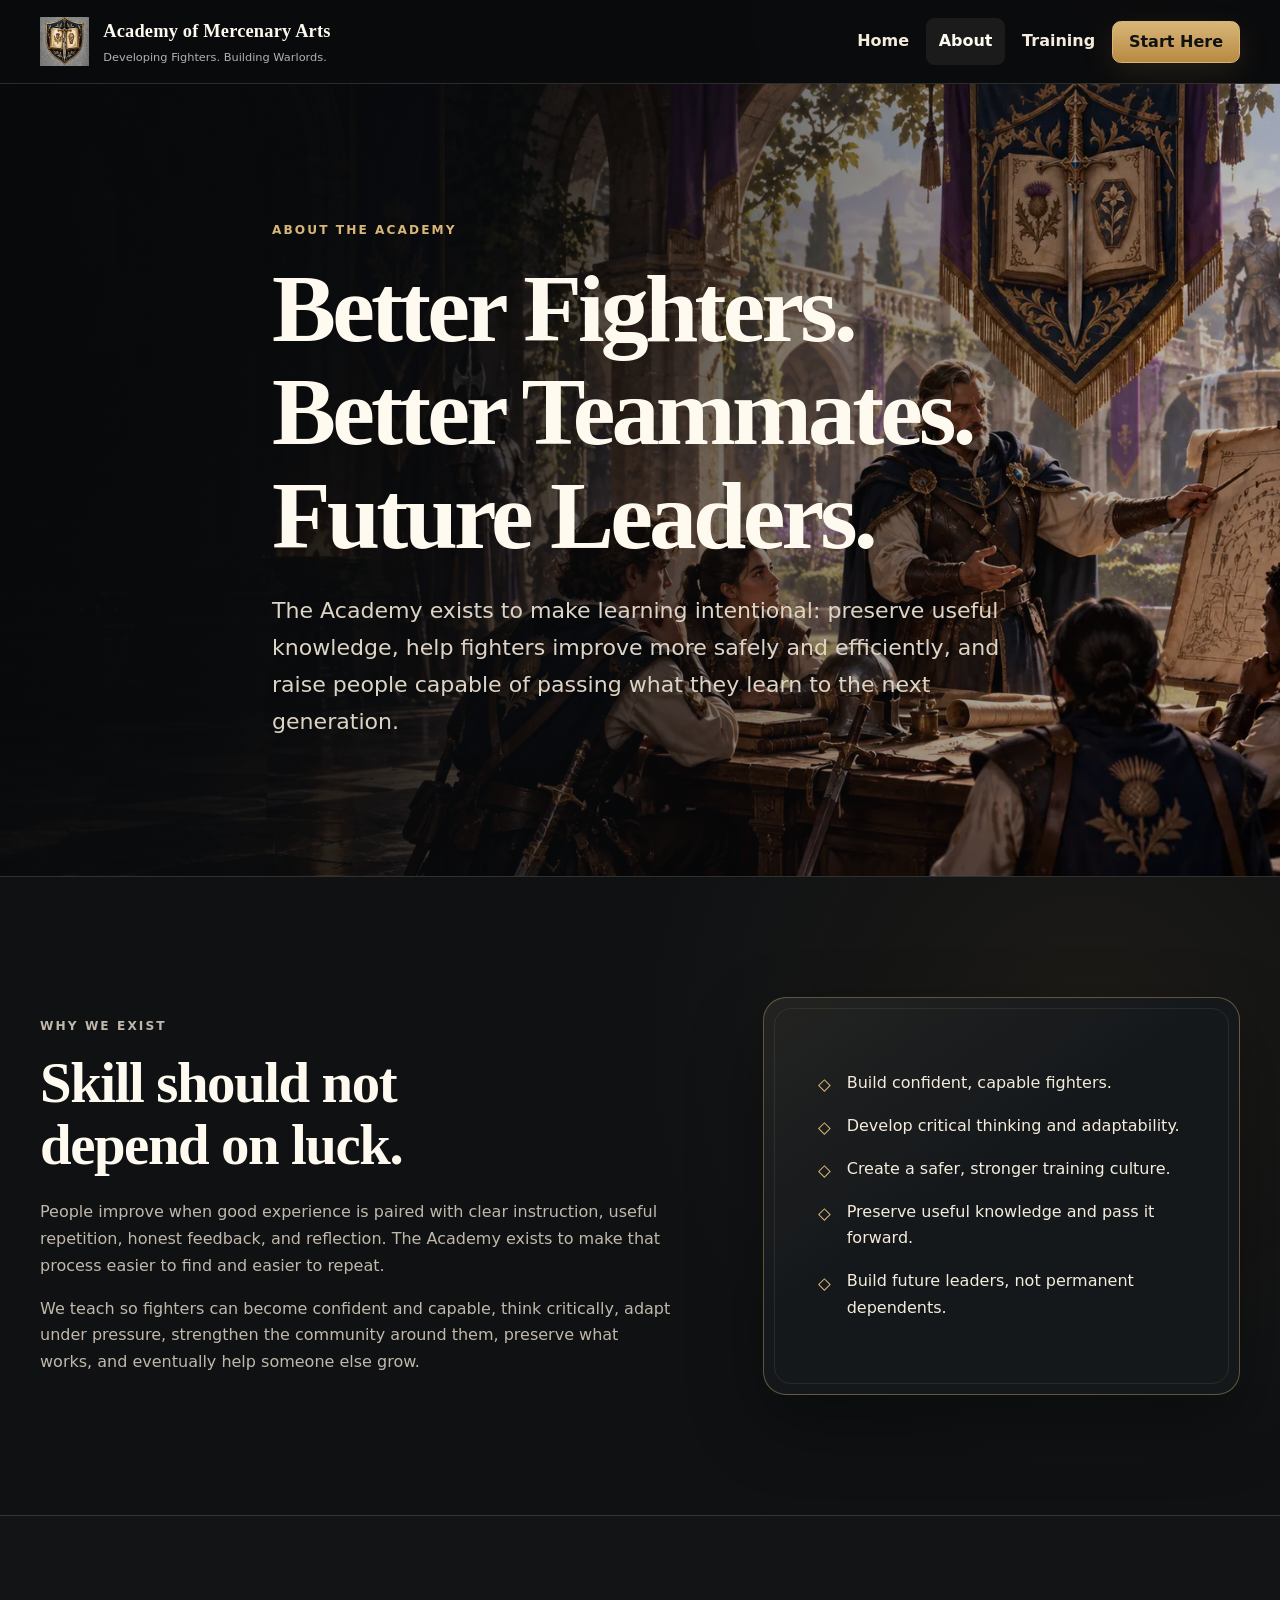
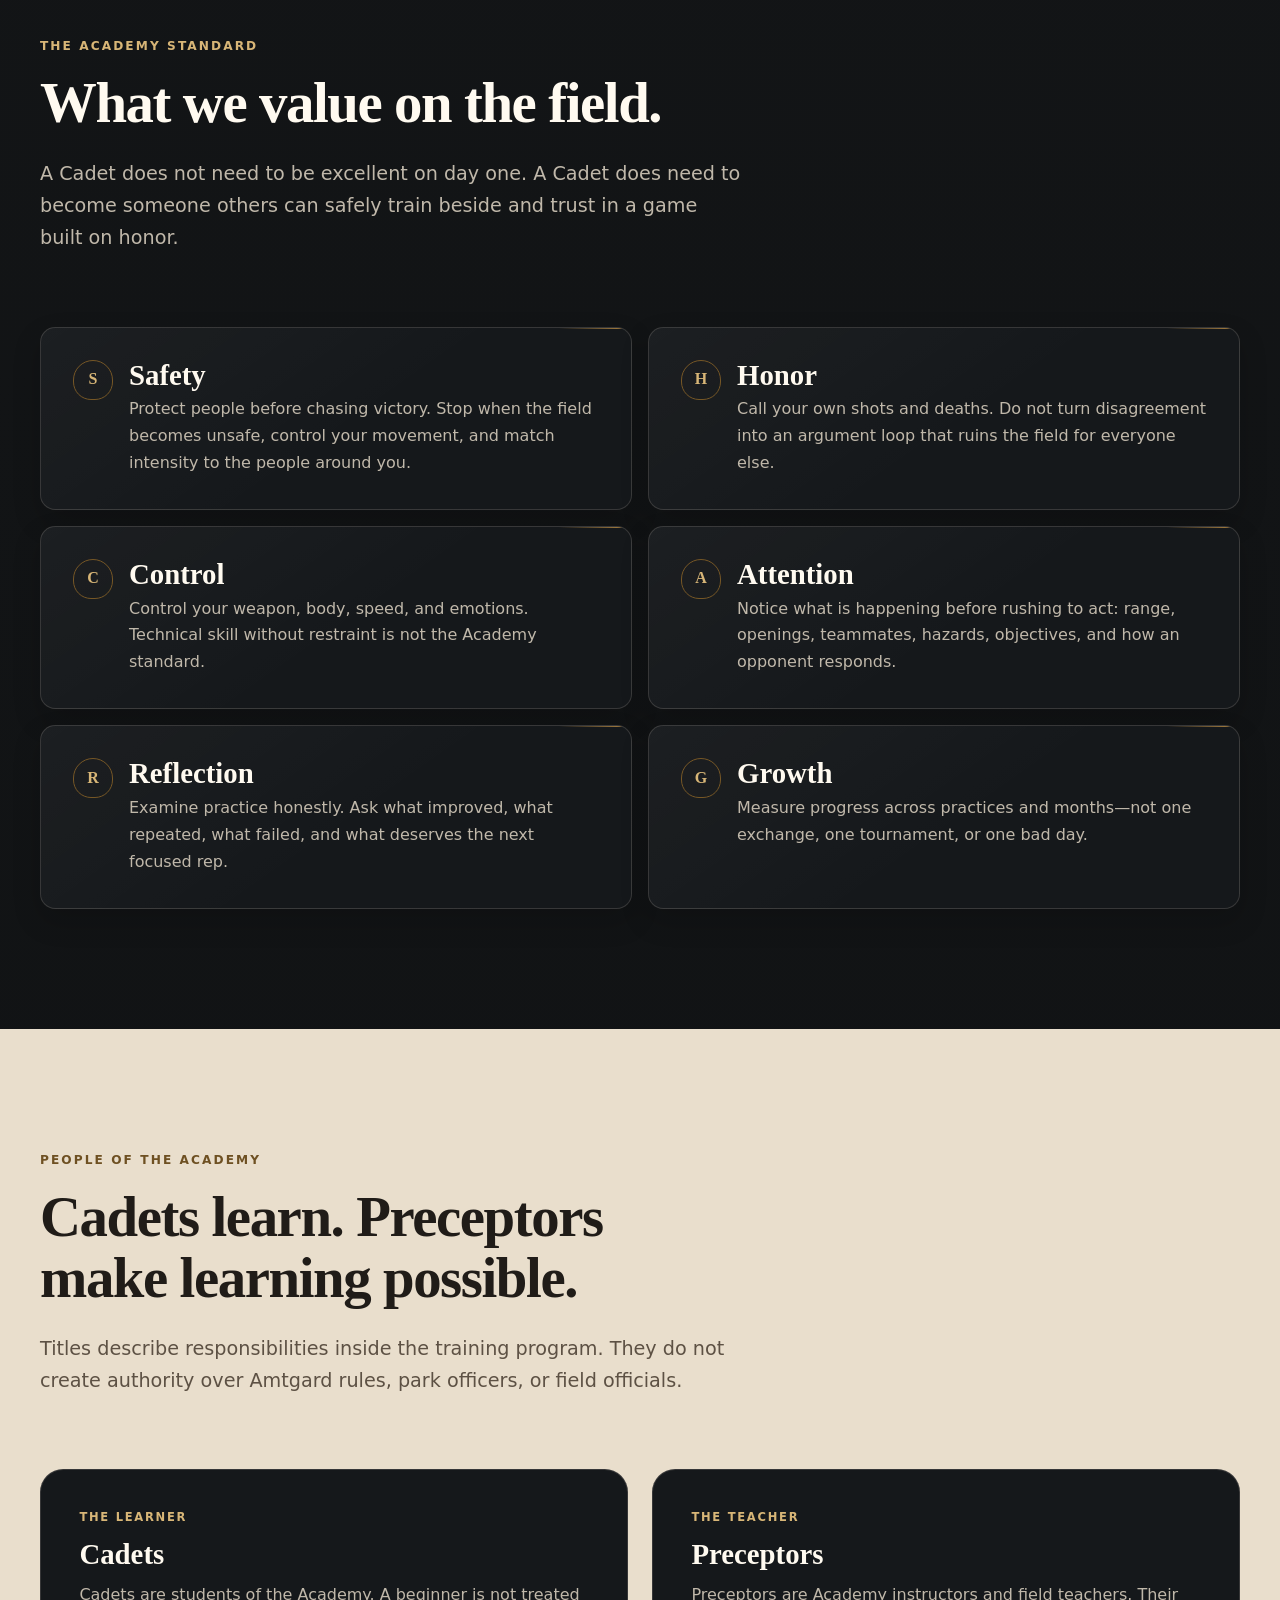
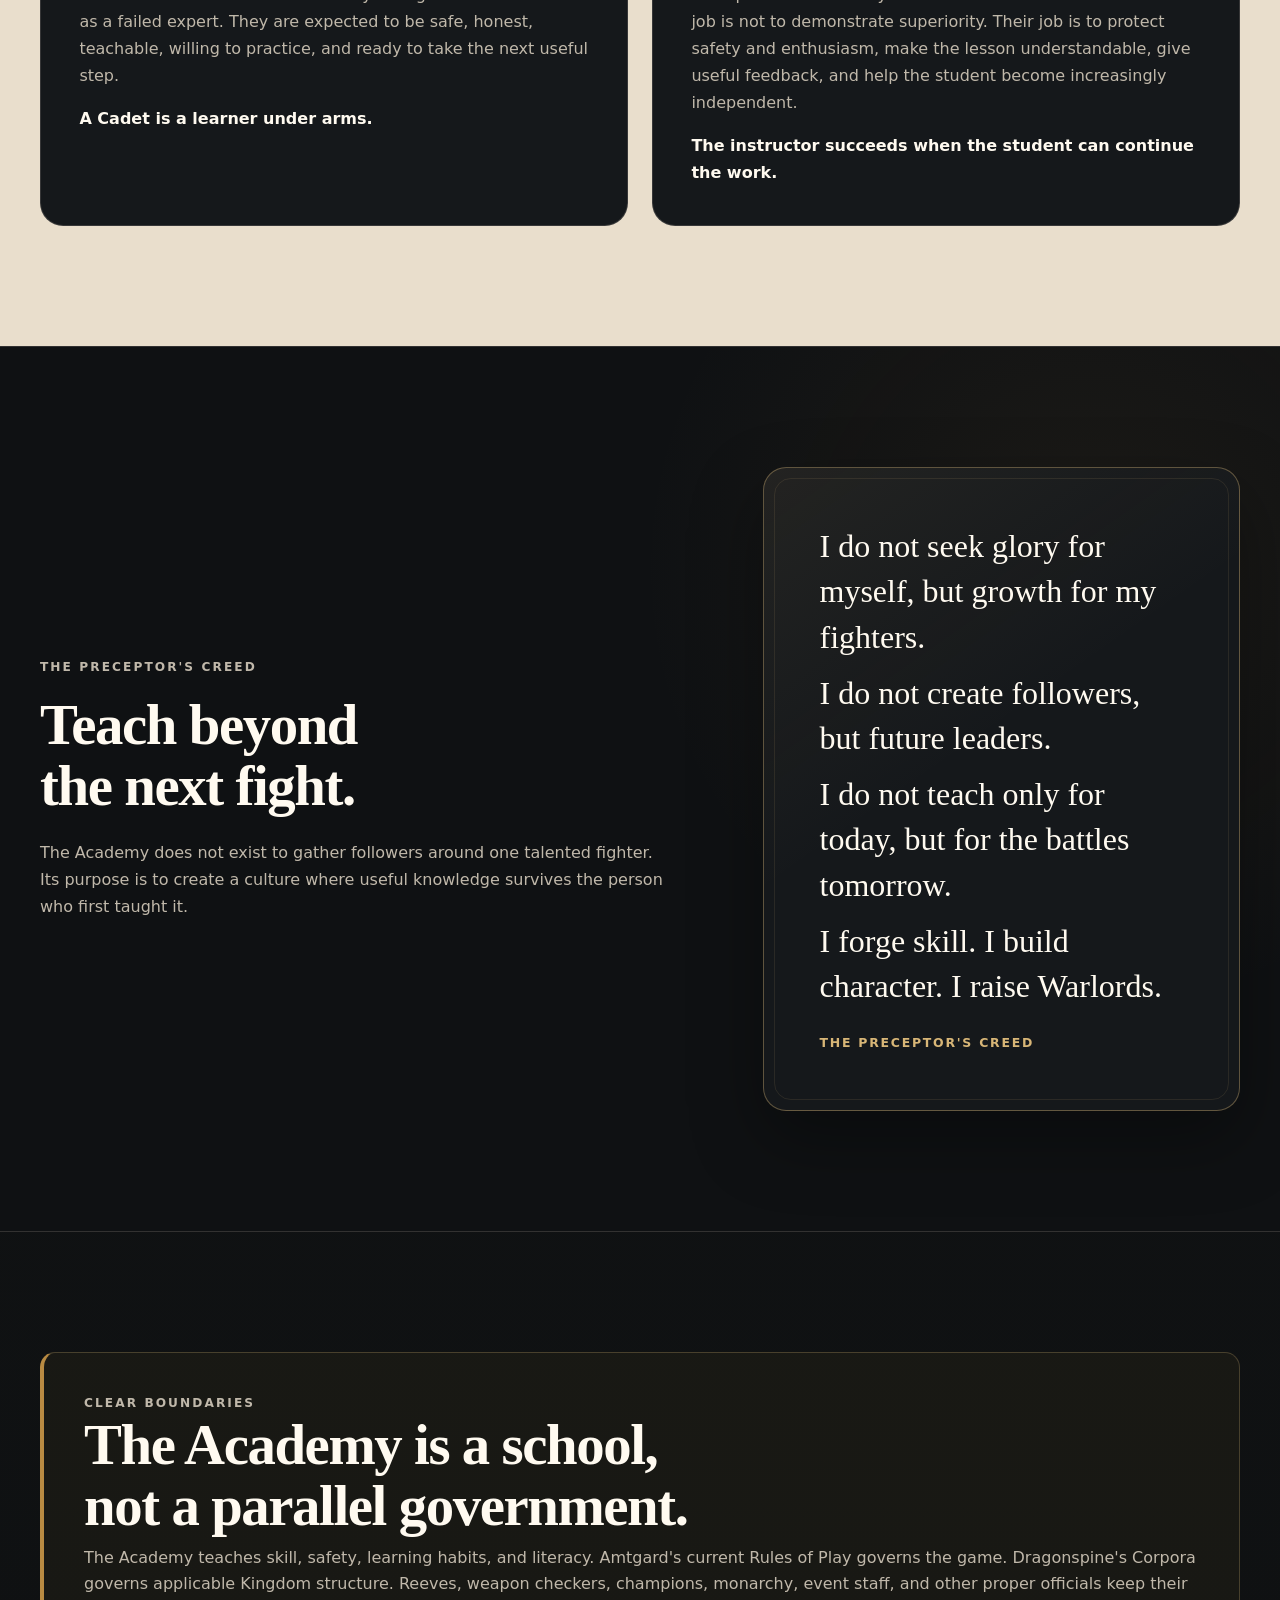
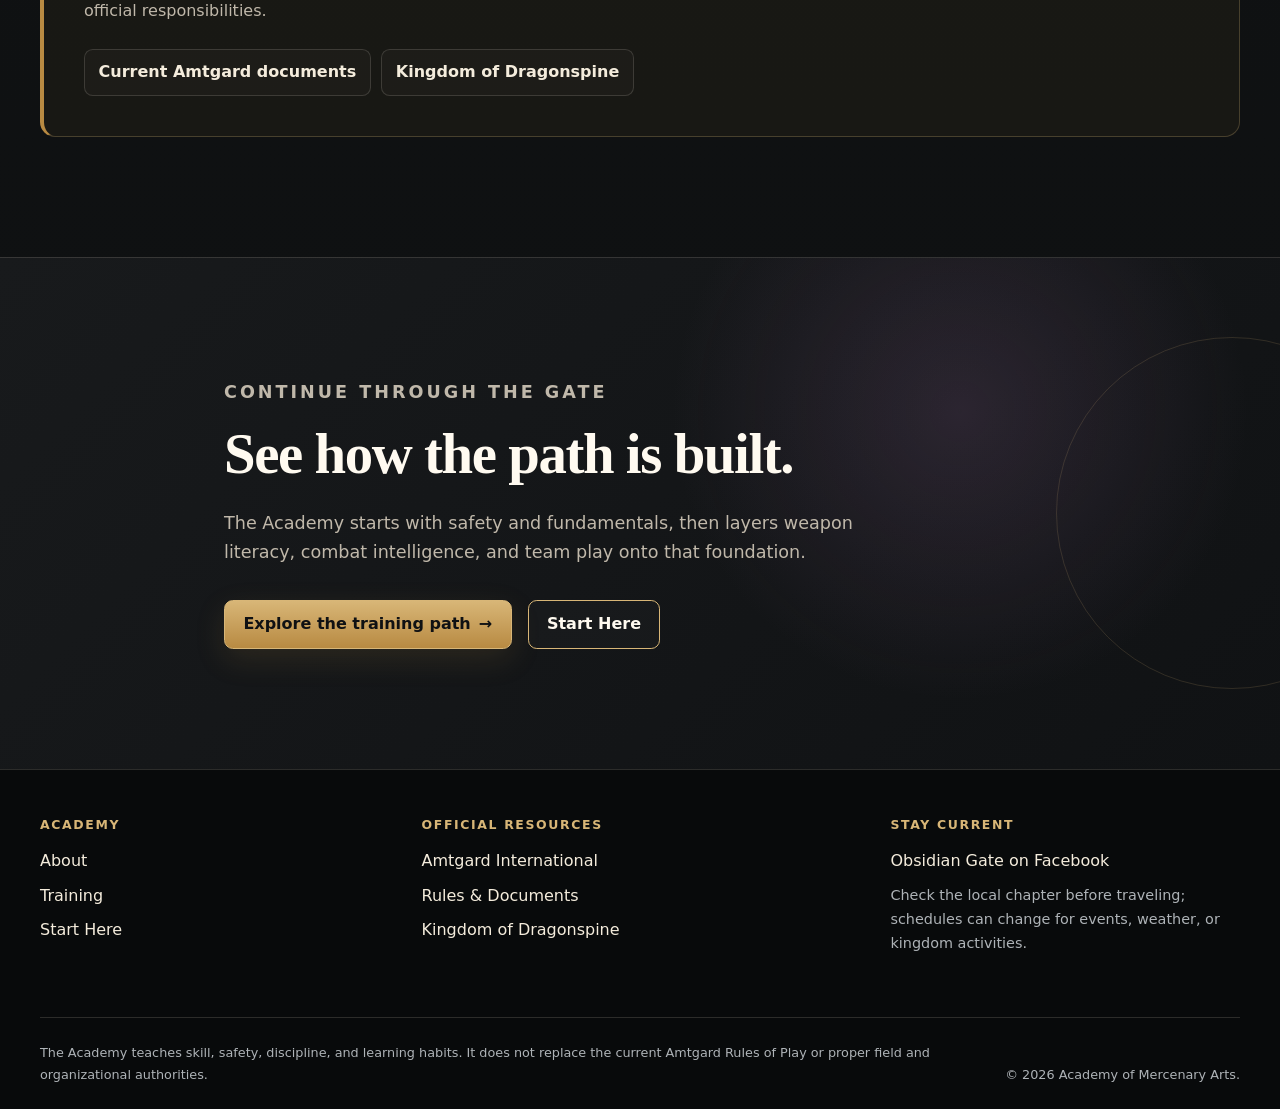
==== commit 9372ade6: "Use Academy teaching hall artwork on About page" ====
--- a/about/index.html
+++ b/about/index.html
@@ -44,7 +44,7 @@
   </header>
 
   <main id="main-content">
-    <section class="page-hero">
+    <section class="page-hero page-hero-about">
       <div class="container narrow">
         <p class="eyebrow">ABOUT THE ACADEMY</p>
         <h1>Better Fighters. Better Teammates. Future Leaders.</h1>
--- a/assets/css/site.css
+++ b/assets/css/site.css
@@ -1620,3 +1620,222 @@
     animation-iteration-count: 1 !important;
   }
 }
+
+
+/* Parchment sections can contain dark inset panels. Restore light panel text
+   instead of inheriting the parchment section's dark reading color. */
+.section-parchment .forge-panel,
+.section-parchment .role-card {
+  color: var(--text);
+}
+
+.section-parchment .forge-panel h3,
+.section-parchment .forge-panel h4,
+.section-parchment .forge-panel strong,
+.section-parchment .role-card h3,
+.section-parchment .role-card h4,
+.section-parchment .role-card strong {
+  color: var(--bone-50);
+}
+
+.section-parchment .forge-panel p,
+.section-parchment .forge-panel span,
+.section-parchment .role-card p {
+  color: var(--muted);
+}
+
+.section-parchment .forge-panel .eyebrow,
+.section-parchment .role-card .role-label {
+  color: var(--brass-300);
+}
+
+@media (min-width: 62rem) {
+  /* The method panel lives inside one half of a split layout; four columns
+     are too narrow there, so keep the four steps as a readable 2x2 grid. */
+  .forge-panel .process-grid {
+    grid-template-columns: repeat(2, minmax(0, 1fr));
+  }
+}
+
+
+/* Readability fixes requested after live review. */
+.section-parchment .text-block p {
+  color: #17130f;
+}
+
+.section-parchment .method-strip span {
+  background: rgba(32, 28, 24, 0.045);
+  color: #1f1a15;
+}
+
+.section-parchment .method-strip small {
+  color: #574b3e;
+}
+
+.section-parchment .forge-panel .equipment-copy {
+  color: var(--bone-50);
+}
+
+/* Art pass */
+.hero {
+  background-image:
+    linear-gradient(105deg, rgba(9,11,12,.97) 5%, rgba(15,17,19,.85) 50%, rgba(23,20,24,.72) 100%),
+    url("../images/hero-academy-forge.svg");
+  background-size: cover;
+  background-position: center;
+}
+
+.page-hero {
+  background-image:
+    linear-gradient(135deg, rgba(18,21,23,.97), rgba(11,13,14,.84)),
+    url("../images/academy-gate-background.svg");
+  background-size: cover;
+  background-position: center;
+}
+
+.training-art-band {
+  position: relative;
+  overflow: hidden;
+  background:
+    linear-gradient(90deg, rgba(9,11,12,.94), rgba(9,11,12,.76)),
+    url("../images/training-yard.svg") center / cover no-repeat;
+}
+
+.training-art-band::before {
+  position: absolute;
+  inset: 0;
+  background: linear-gradient(180deg, transparent 55%, rgba(9,11,12,.7));
+  content: "";
+  pointer-events: none;
+}
+
+.training-art-band > .container {
+  position: relative;
+  z-index: 1;
+}
+
+.start-art-panel {
+  position: relative;
+  overflow: hidden;
+  background:
+    linear-gradient(145deg, rgba(23,25,27,.93), rgba(15,17,19,.9)),
+    url("../images/open-gate-path.svg") center / cover no-repeat;
+}
+
+.art-medallion {
+  position: absolute;
+  right: clamp(1rem, 5vw, 4rem);
+  bottom: clamp(1rem, 4vw, 3rem);
+  width: min(22vw, 10rem);
+  opacity: .22;
+  pointer-events: none;
+}
+
+/* Cinematic Academy artwork approved for the live hero background. */
+.hero {
+  background-image:
+    linear-gradient(105deg, rgba(7,9,10,.98) 0%, rgba(10,12,14,.93) 31%, rgba(12,14,16,.64) 58%, rgba(10,9,10,.28) 100%),
+    url("[data-uri]");
+  background-size: cover;
+  background-position: center;
+  background-repeat: no-repeat;
+}
+
+@media (max-width: 47.99rem) {
+  .hero {
+    background-position: 62% center;
+  }
+}
+
+/* Official Academy crest — shield, open book, centered thistle on the left page,
+   coffin-and-flower emblem on the right page, and ornate sword. */
+:root {
+  --academy-crest: url("[data-uri]");
+}
+
+.brand-mark {
+  width: 3.1rem;
+  aspect-ratio: 1;
+  border: 0;
+  border-radius: 0;
+  background: var(--academy-crest) center / contain no-repeat;
+  color: transparent;
+  box-shadow: none;
+  font-size: 0;
+}
+
+.brand-mark::after {
+  display: none;
+}
+
+.hero-visual {
+  min-height: 29rem;
+}
+
+.forge-seal {
+  width: min(82vw, 28rem);
+  aspect-ratio: 1;
+  border: 0;
+  border-radius: 0;
+  background: var(--academy-crest) center / contain no-repeat;
+  box-shadow: none;
+  filter: drop-shadow(0 1.6rem 2.4rem rgba(0,0,0,.48));
+}
+
+.forge-seal::before,
+.forge-seal .sword-glyph,
+.forge-seal .book-glyph,
+.forge-seal .seal-caption {
+  display: none;
+}
+
+@media (max-width: 47.99rem) {
+  .hero-visual {
+    min-height: 21rem;
+  }
+
+  .forge-seal {
+    width: min(84vw, 23rem);
+  }
+}
+
+/* Unique cinematic Academy hero backgrounds for About, Training, and Start Here. */
+.page-hero-about {
+  background-image:
+    linear-gradient(100deg, rgba(7,9,10,.96) 0%, rgba(8,10,12,.88) 34%, rgba(11,13,15,.48) 62%, rgba(10,9,11,.18) 100%),
+    url("[data-uri]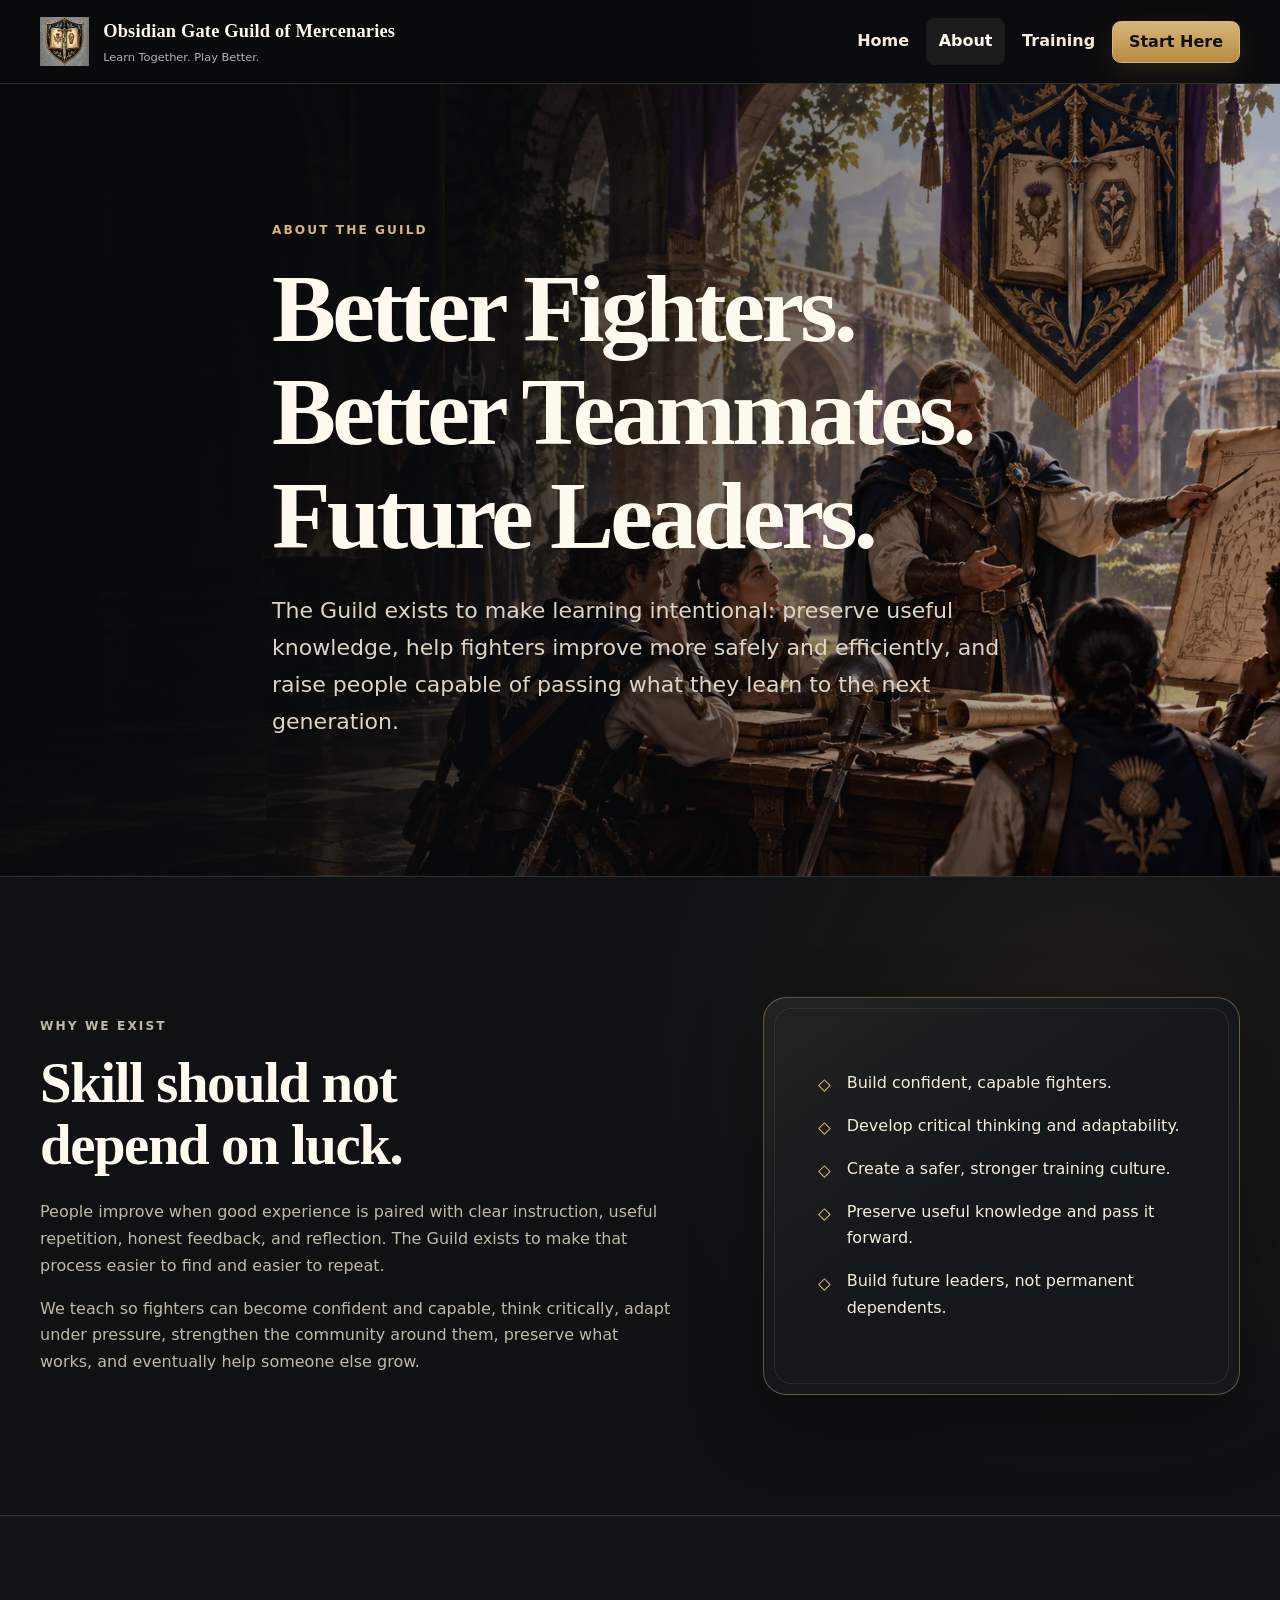
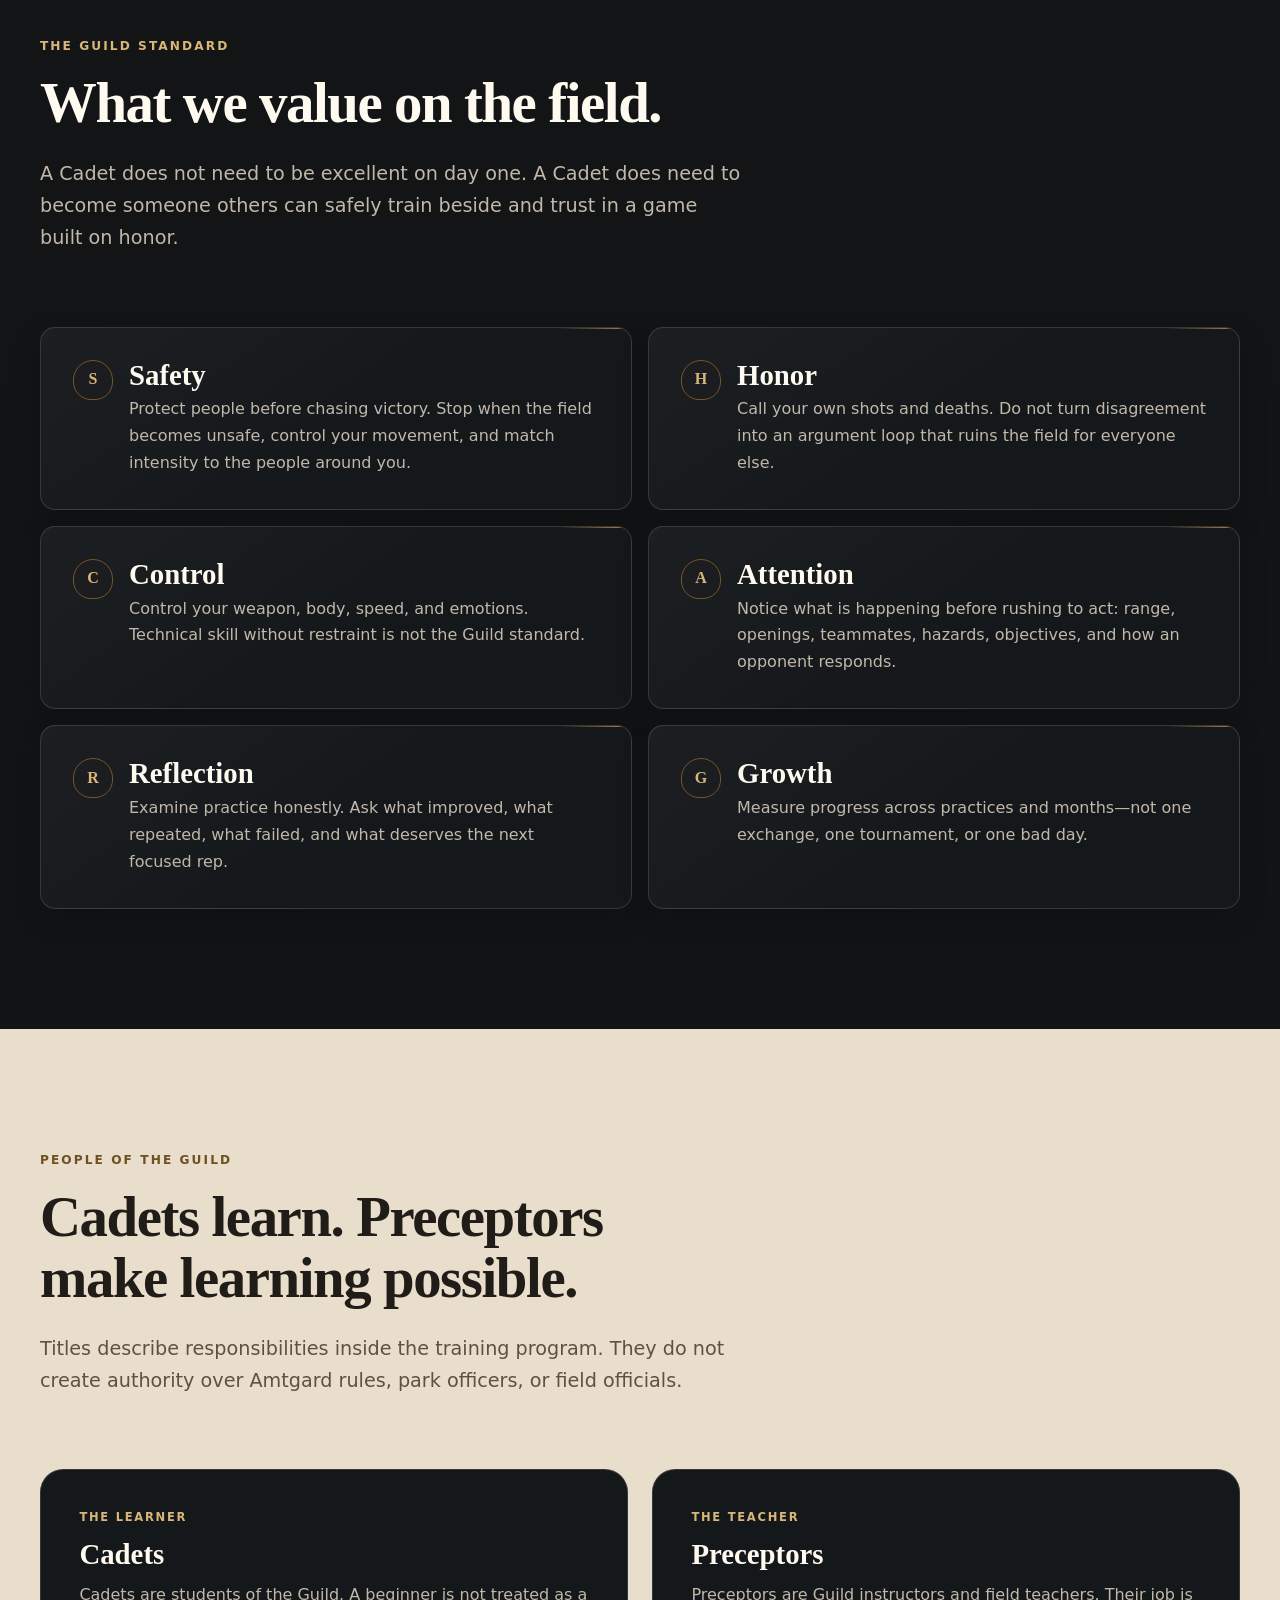
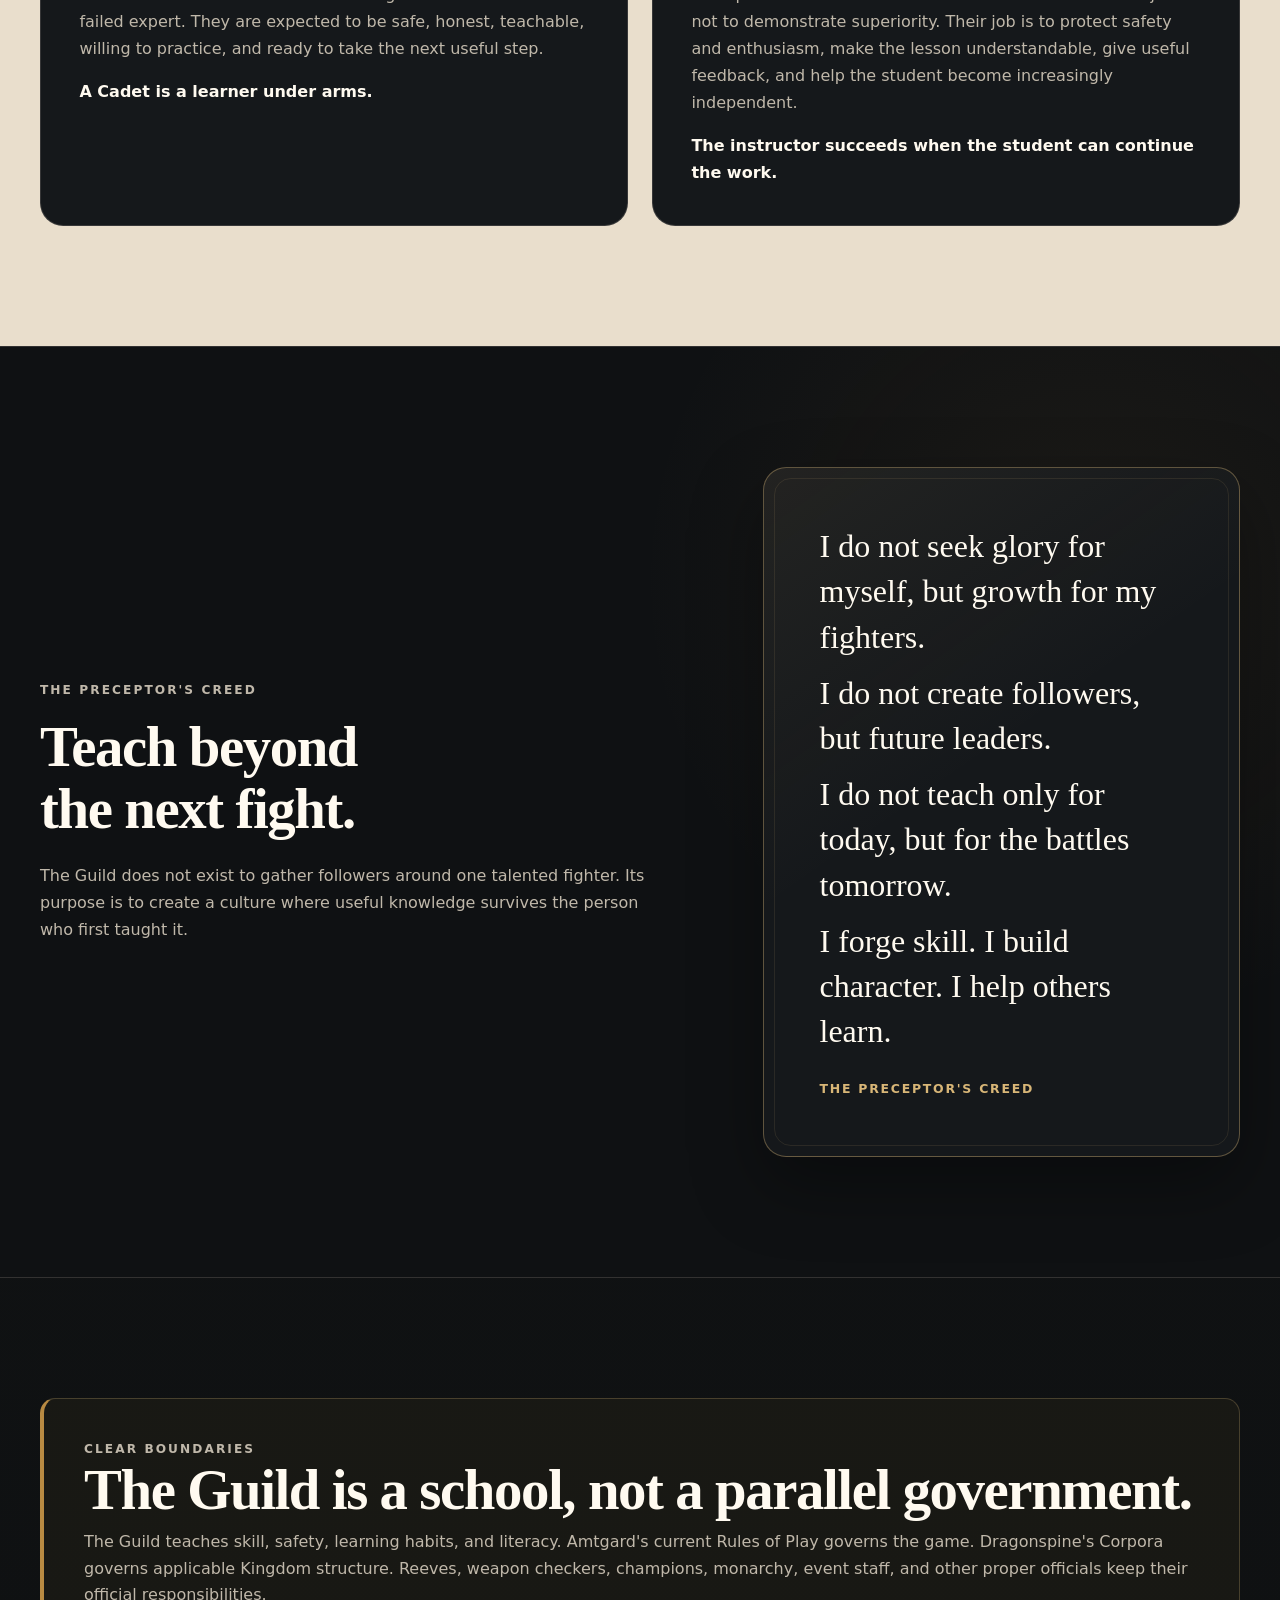
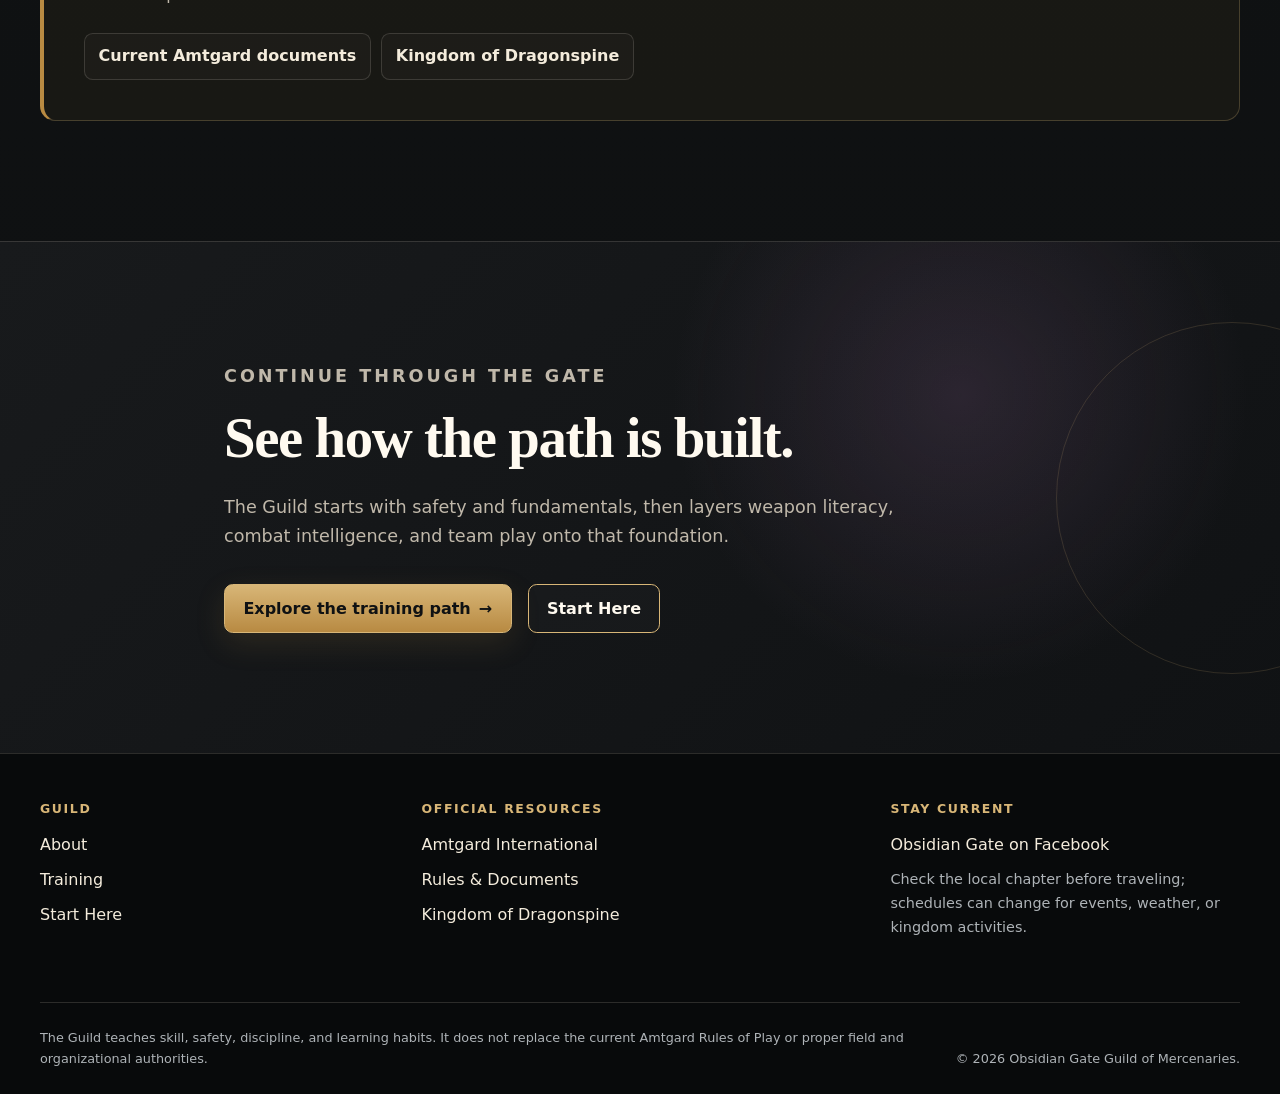
==== commit bcda6fed: "Rebrand Academy as Obsidian Gate Guild of Mercenaries" ====
--- a/about/index.html
+++ b/about/index.html
@@ -3,15 +3,15 @@
 <head>
   <meta charset="utf-8">
   <meta name="viewport" content="width=device-width, initial-scale=1">
-  <meta name="description" content="Learn why the Academy of Mercenary Arts exists, what it values, and how Cadets and Preceptors grow together through structured Amtgard training.">
+  <meta name="description" content="Learn why the Obsidian Gate Guild of Mercenaries exists, what it values, and how Cadets and Preceptors grow together through structured Amtgard training.">
   <meta property="og:type" content="website">
-  <meta property="og:site_name" content="Academy of Mercenary Arts">
-  <meta property="og:title" content="About the Academy | Academy of Mercenary Arts">
+  <meta property="og:site_name" content="Obsidian Gate Guild of Mercenaries">
+  <meta property="og:title" content="About the Guild | Obsidian Gate Guild of Mercenaries">
   <meta property="og:description" content="Safety, honor, control, attention, reflection, and a commitment to building future leaders rather than permanent dependents.">
   <meta property="og:url" content="https://blimblam666.github.io/AMARecruitmentSite/about/">
   <meta name="theme-color" content="#0f1113">
   <link rel="canonical" href="https://blimblam666.github.io/AMARecruitmentSite/about/">
-  <title>About the Academy | Academy of Mercenary Arts</title>
+  <title>About the Guild | Obsidian Gate Guild of Mercenaries</title>
   <link rel="icon" href="../favicon.svg" type="image/svg+xml">
   <link rel="stylesheet" href="../assets/css/site.css">
   <script defer src="../js/site.js"></script>
@@ -21,11 +21,11 @@
 
   <header class="site-header" data-site-header>
     <div class="container header-inner">
-      <a class="brand" href="../" aria-label="Academy of Mercenary Arts home">
+      <a class="brand" href="../" aria-label="Obsidian Gate Guild of Mercenaries home">
         <span class="brand-mark" aria-hidden="true">AMA</span>
         <span class="brand-copy">
-          <strong>Academy of Mercenary Arts</strong>
-          <span>Developing Fighters. Building Warlords.</span>
+          <strong>Obsidian Gate Guild of Mercenaries</strong>
+          <span>Learn Together. Play Better.</span>
         </span>
       </a>
 
@@ -46,9 +46,9 @@
   <main id="main-content">
     <section class="page-hero page-hero-about">
       <div class="container narrow">
-        <p class="eyebrow">ABOUT THE ACADEMY</p>
+        <p class="eyebrow">ABOUT THE GUILD</p>
         <h1>Better Fighters. Better Teammates. Future Leaders.</h1>
-        <p class="lede">The Academy exists to make learning intentional: preserve useful knowledge, help fighters improve more safely and efficiently, and raise people capable of passing what they learn to the next generation.</p>
+        <p class="lede">The Guild exists to make learning intentional: preserve useful knowledge, help fighters improve more safely and efficiently, and raise people capable of passing what they learn to the next generation.</p>
       </div>
     </section>
 
@@ -57,7 +57,7 @@
         <div class="text-block">
           <p class="eyebrow">WHY WE EXIST</p>
           <h2>Skill should not depend on luck.</h2>
-          <p>People improve when good experience is paired with clear instruction, useful repetition, honest feedback, and reflection. The Academy exists to make that process easier to find and easier to repeat.</p>
+          <p>People improve when good experience is paired with clear instruction, useful repetition, honest feedback, and reflection. The Guild exists to make that process easier to find and easier to repeat.</p>
           <p>We teach so fighters can become confident and capable, think critically, adapt under pressure, strengthen the community around them, preserve what works, and eventually help someone else grow.</p>
         </div>
 
@@ -76,7 +76,7 @@
     <section class="section section-soft">
       <div class="container">
         <div class="section-heading">
-          <p class="eyebrow">THE ACADEMY STANDARD</p>
+          <p class="eyebrow">THE GUILD STANDARD</p>
           <h2>What we value on the field.</h2>
           <p>A Cadet does not need to be excellent on day one. A Cadet does need to become someone others can safely train beside and trust in a game built on honor.</p>
         </div>
@@ -102,7 +102,7 @@
             <span class="value-mark" aria-hidden="true">C</span>
             <div>
               <h3>Control</h3>
-              <p>Control your weapon, body, speed, and emotions. Technical skill without restraint is not the Academy standard.</p>
+              <p>Control your weapon, body, speed, and emotions. Technical skill without restraint is not the Guild standard.</p>
             </div>
           </article>
 
@@ -136,7 +136,7 @@
     <section class="section section-parchment">
       <div class="container">
         <div class="section-heading">
-          <p class="eyebrow">PEOPLE OF THE ACADEMY</p>
+          <p class="eyebrow">PEOPLE OF THE GUILD</p>
           <h2>Cadets learn. Preceptors make learning possible.</h2>
           <p>Titles describe responsibilities inside the training program. They do not create authority over Amtgard rules, park officers, or field officials.</p>
         </div>
@@ -145,14 +145,14 @@
           <article class="role-card">
             <p class="role-label">The Learner</p>
             <h3>Cadets</h3>
-            <p>Cadets are students of the Academy. A beginner is not treated as a failed expert. They are expected to be safe, honest, teachable, willing to practice, and ready to take the next useful step.</p>
+            <p>Cadets are students of the Guild. A beginner is not treated as a failed expert. They are expected to be safe, honest, teachable, willing to practice, and ready to take the next useful step.</p>
             <p><strong>A Cadet is a learner under arms.</strong></p>
           </article>
 
           <article class="role-card">
             <p class="role-label">The Teacher</p>
             <h3>Preceptors</h3>
-            <p>Preceptors are Academy instructors and field teachers. Their job is not to demonstrate superiority. Their job is to protect safety and enthusiasm, make the lesson understandable, give useful feedback, and help the student become increasingly independent.</p>
+            <p>Preceptors are Guild instructors and field teachers. Their job is not to demonstrate superiority. Their job is to protect safety and enthusiasm, make the lesson understandable, give useful feedback, and help the student become increasingly independent.</p>
             <p><strong>The instructor succeeds when the student can continue the work.</strong></p>
           </article>
         </div>
@@ -164,7 +164,7 @@
         <div class="text-block">
           <p class="eyebrow">THE PRECEPTOR'S CREED</p>
           <h2>Teach beyond the next fight.</h2>
-          <p>The Academy does not exist to gather followers around one talented fighter. Its purpose is to create a culture where useful knowledge survives the person who first taught it.</p>
+          <p>The Guild does not exist to gather followers around one talented fighter. Its purpose is to create a culture where useful knowledge survives the person who first taught it.</p>
         </div>
 
         <div class="forge-panel quote-panel">
@@ -172,7 +172,7 @@
             <p>I do not seek glory for myself, but growth for my fighters.</p>
             <p>I do not create followers, but future leaders.</p>
             <p>I do not teach only for today, but for the battles tomorrow.</p>
-            <p>I forge skill. I build character. I raise Warlords.</p>
+            <p>I forge skill. I build character. I help others learn.</p>
           </blockquote>
           <cite>The Preceptor's Creed</cite>
         </div>
@@ -184,8 +184,8 @@
         <div class="authority">
           <div>
             <p class="eyebrow">CLEAR BOUNDARIES</p>
-            <h2>The Academy is a school, not a parallel government.</h2>
-            <p>The Academy teaches skill, safety, learning habits, and literacy. Amtgard's current Rules of Play governs the game. Dragonspine's Corpora governs applicable Kingdom structure. Reeves, weapon checkers, champions, monarchy, event staff, and other proper officials keep their official responsibilities.</p>
+            <h2>The Guild is a school, not a parallel government.</h2>
+            <p>The Guild teaches skill, safety, learning habits, and literacy. Amtgard's current Rules of Play governs the game. Dragonspine's Corpora governs applicable Kingdom structure. Reeves, weapon checkers, champions, monarchy, event staff, and other proper officials keep their official responsibilities.</p>
           </div>
 
           <div class="resource-links">
@@ -200,7 +200,7 @@
       <div class="container cta-inner">
         <p class="eyebrow">CONTINUE THROUGH THE GATE</p>
         <h2>See how the path is built.</h2>
-        <p>The Academy starts with safety and fundamentals, then layers weapon literacy, combat intelligence, and team play onto that foundation.</p>
+        <p>The Guild starts with safety and fundamentals, then layers weapon literacy, combat intelligence, and team play onto that foundation.</p>
         <div class="button-row">
           <a class="button" href="../training/">Explore the training path <span aria-hidden="true">→</span></a>
           <a class="button button-secondary" href="../start/">Start Here</a>
@@ -212,7 +212,7 @@
   <footer class="site-footer">
     <div class="container footer-grid">
       <section>
-        <h2>Academy</h2>
+        <h2>Guild</h2>
         <a href="./">About</a>
         <a href="../training/">Training</a>
         <a href="../start/">Start Here</a>
@@ -230,9 +230,10 @@
       </section>
     </div>
     <div class="container footer-bottom">
-      <p>The Academy teaches skill, safety, discipline, and learning habits. It does not replace the current Amtgard Rules of Play or proper field and organizational authorities.</p>
-      <p>&copy; <span data-current-year>2026</span> Academy of Mercenary Arts.</p>
+      <p>The Guild teaches skill, safety, discipline, and learning habits. It does not replace the current Amtgard Rules of Play or proper field and organizational authorities.</p>
+      <p>&copy; <span data-current-year>2026</span> Obsidian Gate Guild of Mercenaries.</p>
     </div>
   </footer>
 </body>
 </html>
+
--- a/assets/css/site.css
+++ b/assets/css/site.css
@@ -1731,7 +1731,7 @@
   pointer-events: none;
 }
 
-/* Cinematic Academy artwork approved for the live hero background. */
+/* Cinematic Guild artwork approved for the live hero background. */
 .hero {
   background-image:
     linear-gradient(105deg, rgba(7,9,10,.98) 0%, rgba(10,12,14,.93) 31%, rgba(12,14,16,.64) 58%, rgba(10,9,10,.28) 100%),
@@ -1747,7 +1747,7 @@
   }
 }
 
-/* Official Academy crest — shield, open book, centered thistle on the left page,
+/* Official Guild crest — shield, open book, centered thistle on the left page,
    coffin-and-flower emblem on the right page, and ornate sword. */
 :root {
   --academy-crest: url("[data-uri]");
@@ -1799,7 +1799,7 @@
   }
 }
 
-/* Unique cinematic Academy hero backgrounds for About, Training, and Start Here. */
+/* Unique cinematic Guild hero backgrounds for About, Training, and Start Here. */
 .page-hero-about {
   background-image:
     linear-gradient(100deg, rgba(7,9,10,.96) 0%, rgba(8,10,12,.88) 34%, rgba(11,13,15,.48) 62%, rgba(10,9,11,.18) 100%),
@@ -1839,3 +1839,4 @@
   .page-hero-training { background-position: 62% center; }
   .page-hero-start { background-position: 66% center; }
 }
+
